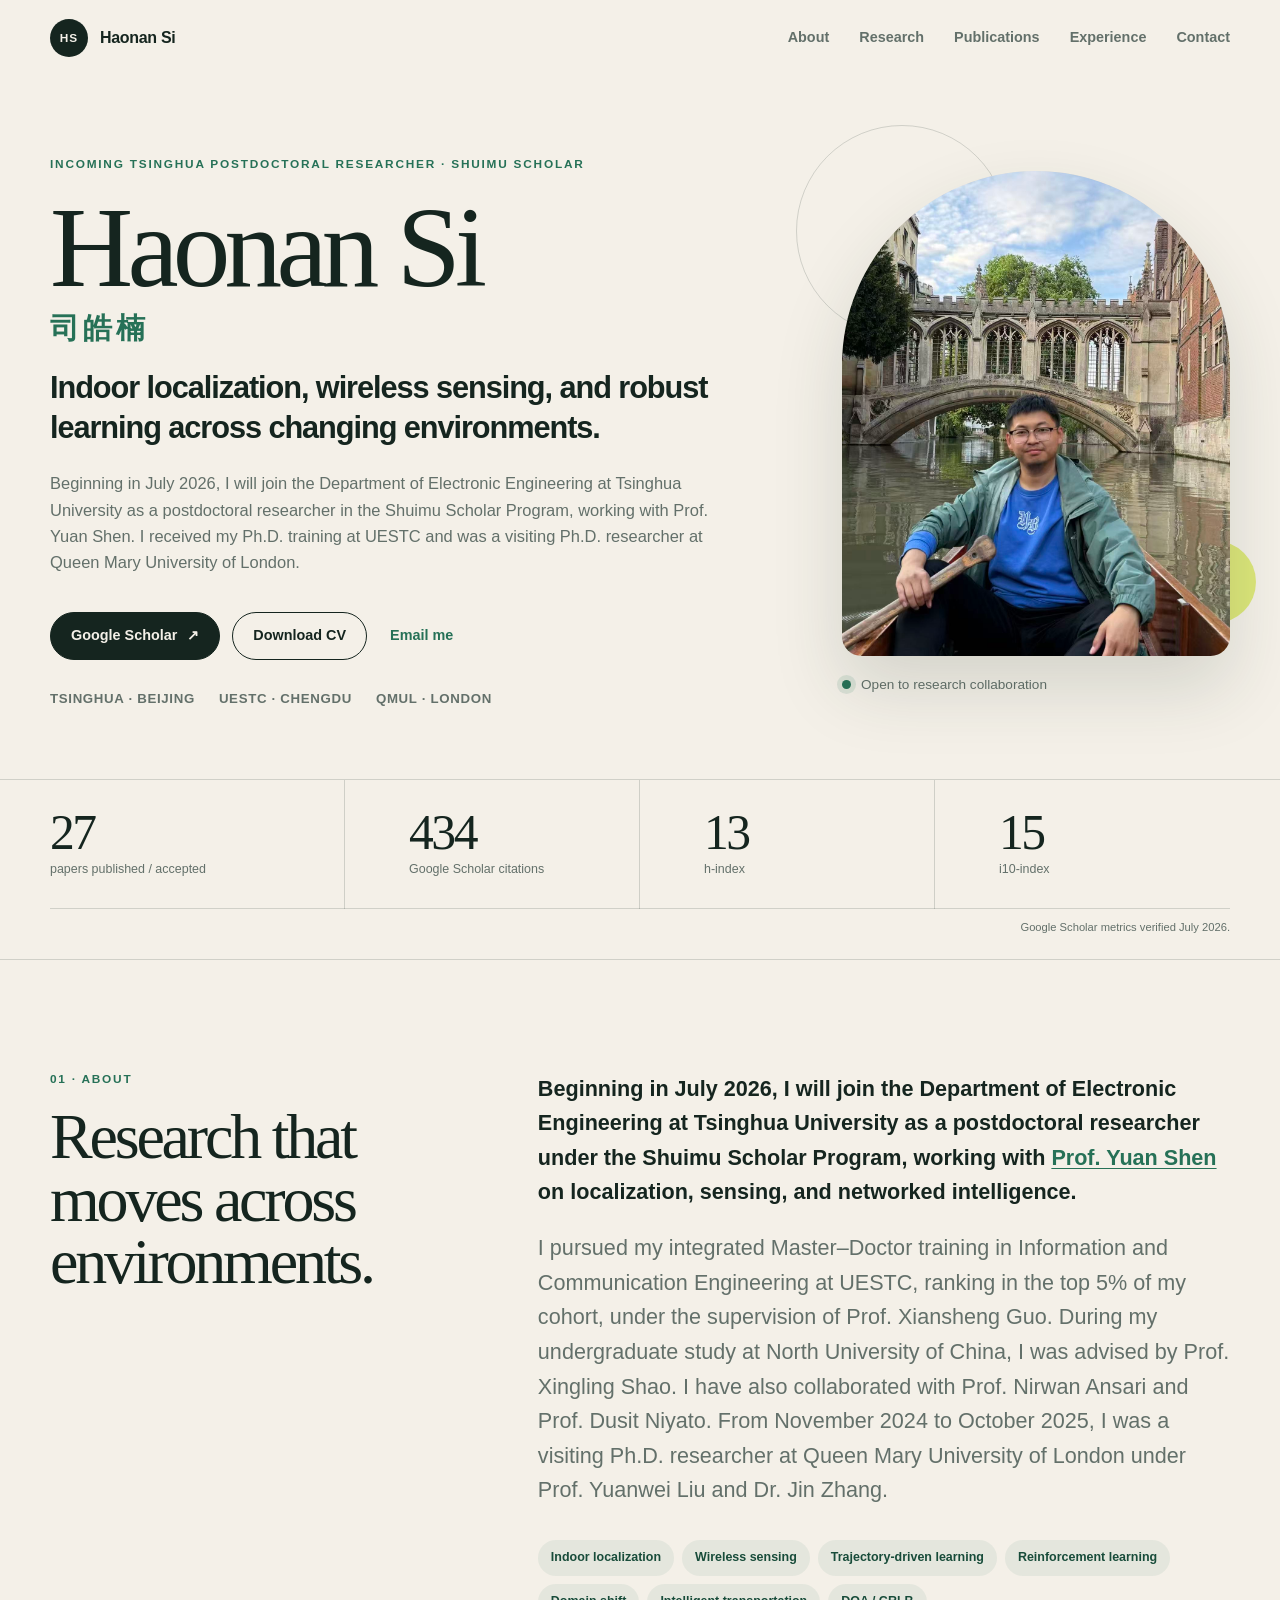
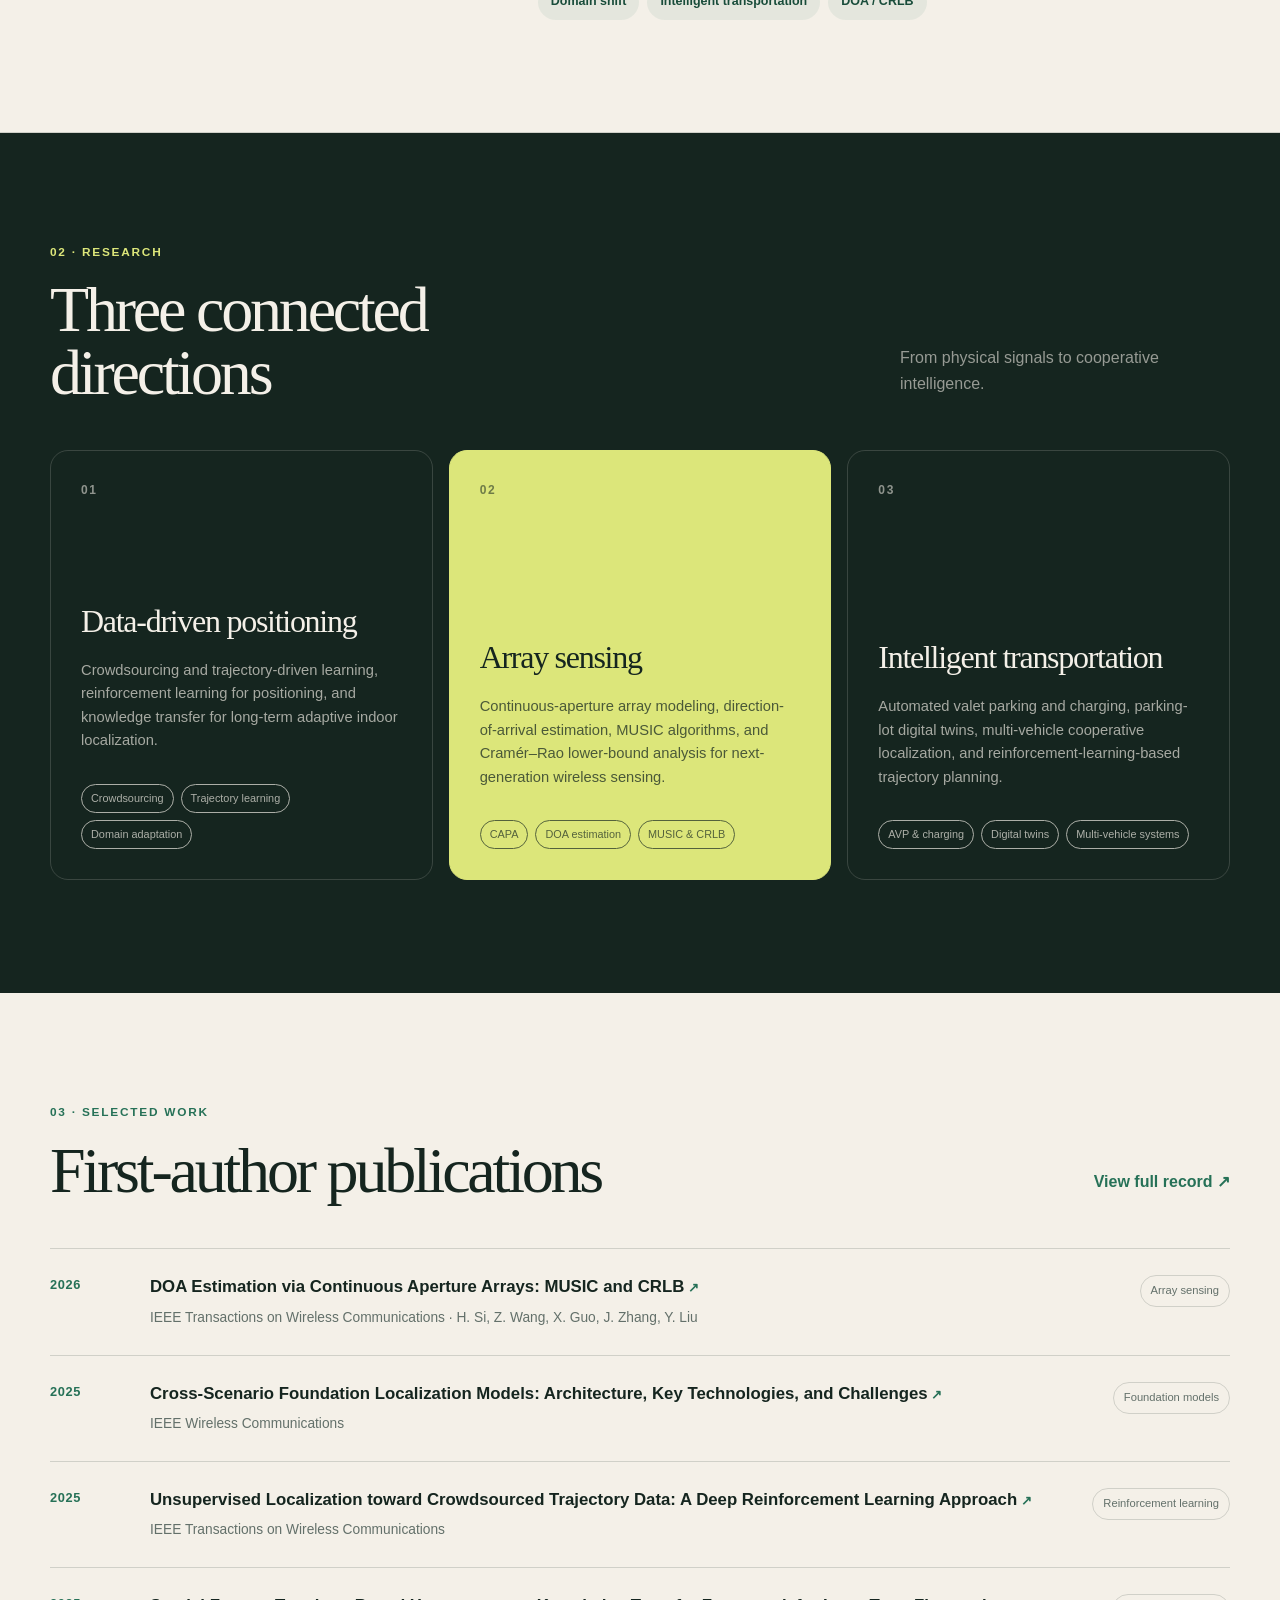
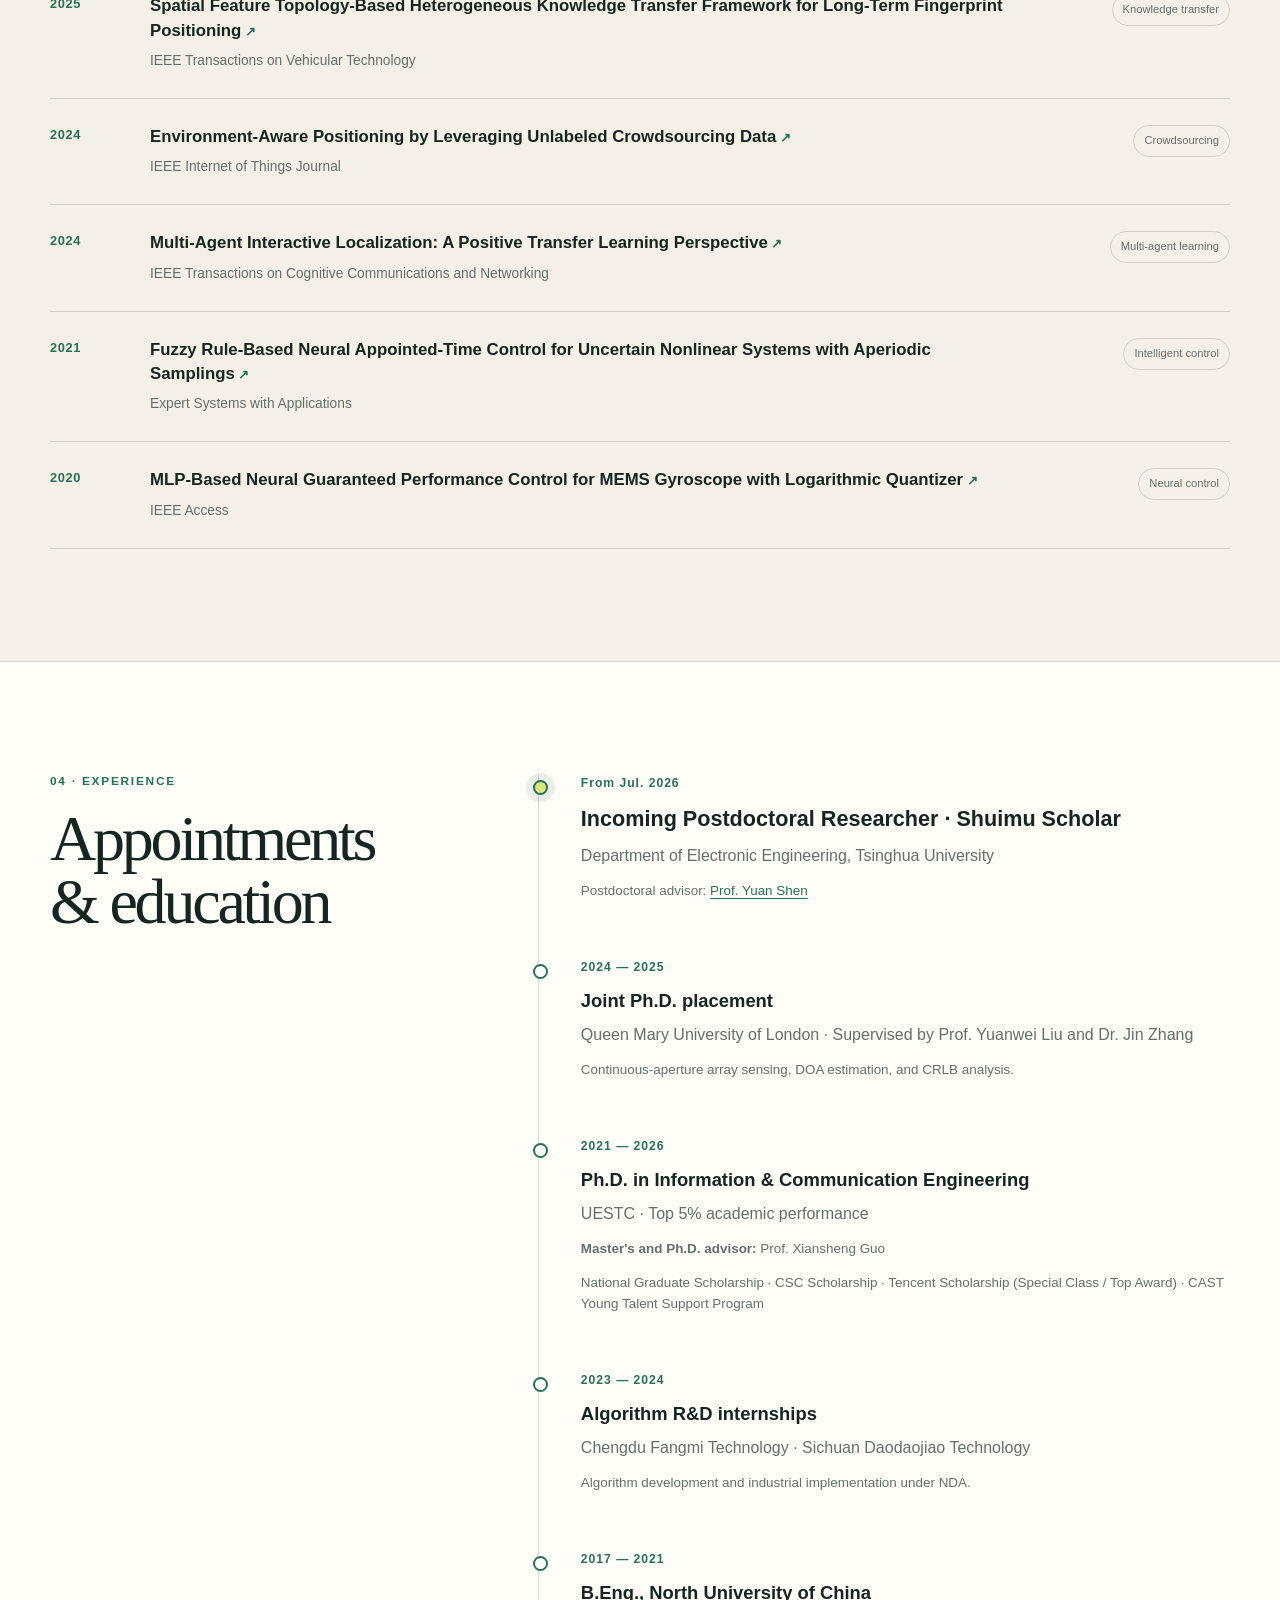
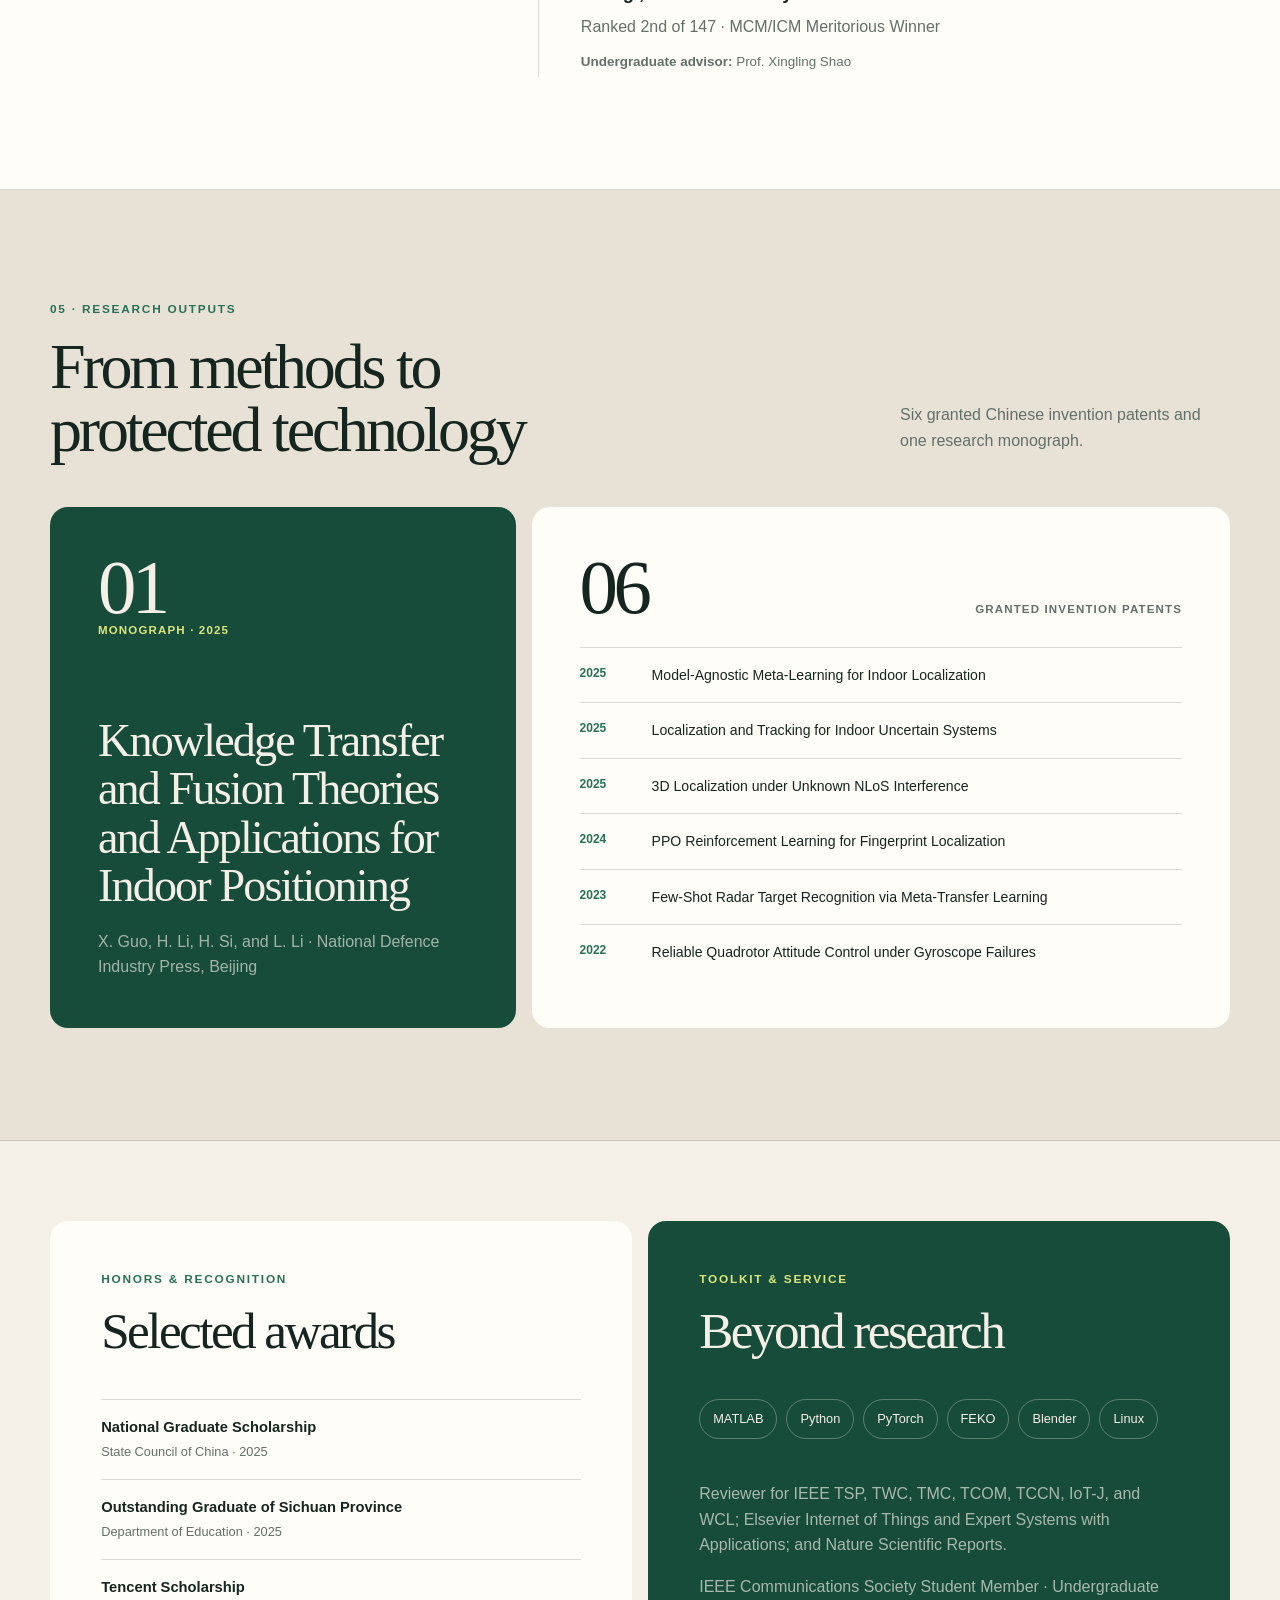
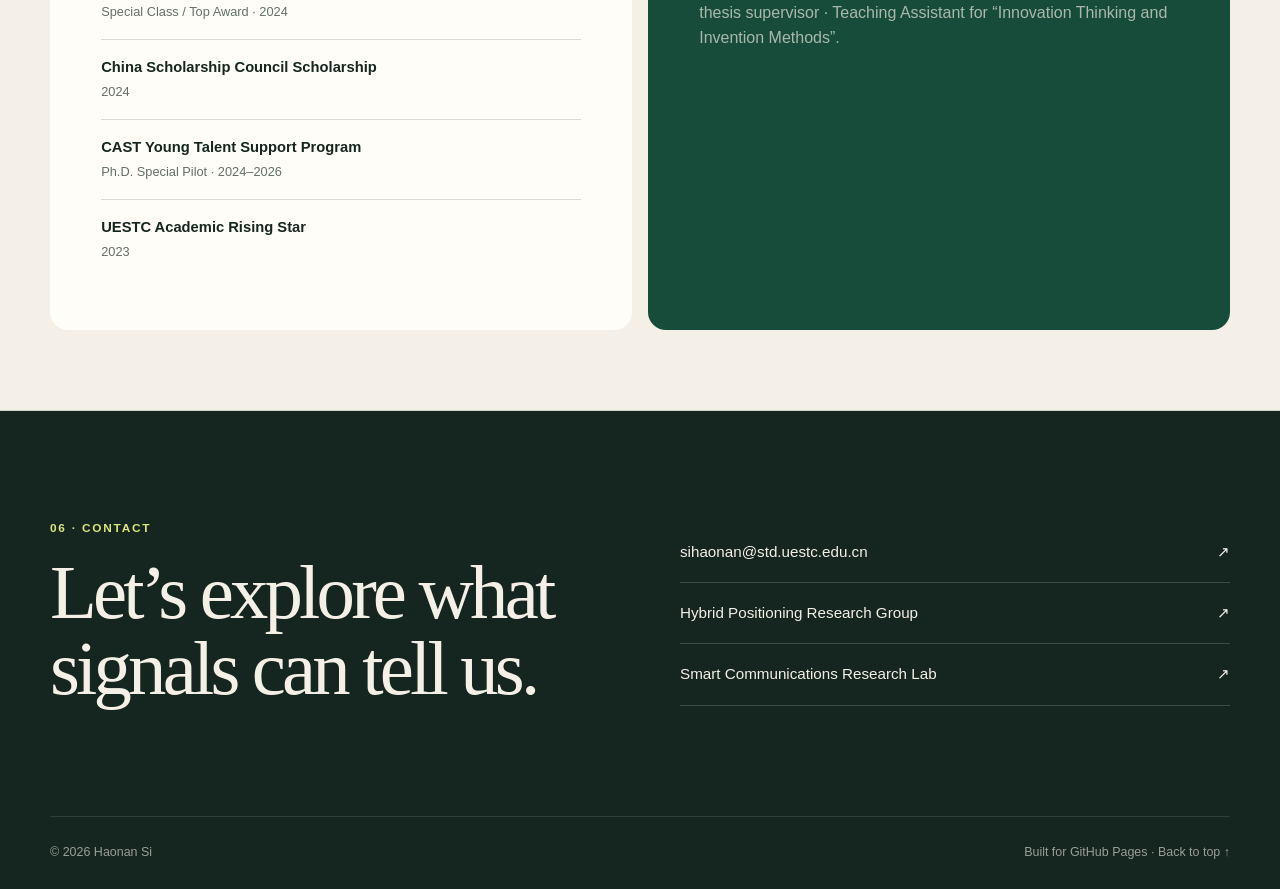
==== index.html @ c9826060 "Create index.html" ====
<!doctype html>
<html lang="en">
  <head>
    <meta charset="UTF-8" />
    <meta name="viewport" content="width=device-width, initial-scale=1.0" />
    <meta name="description" content="Haonan Si — incoming Tsinghua postdoctoral researcher and Shuimu Scholar working on localization, wireless sensing, and networked intelligence." />
    <meta name="theme-color" content="#f4f0e8" />
    <meta property="og:title" content="Haonan Si — Academic Homepage" />
    <meta property="og:description" content="Incoming Tsinghua postdoctoral researcher and Shuimu Scholar working on localization, wireless sensing, and networked intelligence." />
    <meta property="og:type" content="website" />
    <title>Haonan Si | 司皓楠</title>
    <style>
:root {
  --paper: #f4f0e8;
  --paper-deep: #e8e1d5;
  --ink: #15251f;
  --muted: #63706a;
  --line: rgba(21, 37, 31, 0.16);
  --green: #184c3a;
  --green-2: #267157;
  --acid: #dce67a;
  --white: #fffdf8;
  --radius: 18px;
  --shell: min(1180px, calc(100% - 40px));
}

* { box-sizing: border-box; }
html { scroll-behavior: smooth; }
body {
  margin: 0;
  color: var(--ink);
  background: var(--paper);
  font-family: Inter, ui-sans-serif, -apple-system, BlinkMacSystemFont, "Segoe UI", sans-serif;
  line-height: 1.6;
}
a { color: inherit; }
img { display: block; max-width: 100%; }
.shell { width: var(--shell); margin-inline: auto; }
.skip-link { position: fixed; left: 16px; top: -80px; z-index: 100; padding: 10px 16px; background: var(--ink); color: white; border-radius: 8px; }
.skip-link:focus { top: 16px; }

.site-header {
  position: sticky;
  top: 0;
  z-index: 50;
  backdrop-filter: blur(16px);
  background: color-mix(in srgb, var(--paper) 86%, transparent);
  border-bottom: 1px solid transparent;
}
.nav-wrap { height: 76px; display: flex; align-items: center; justify-content: space-between; }
.brand { display: inline-flex; align-items: center; gap: 12px; font-weight: 760; text-decoration: none; letter-spacing: -0.02em; }
.brand-mark { width: 38px; height: 38px; display: grid; place-items: center; color: var(--paper); background: var(--ink); border-radius: 50%; font-size: 0.74rem; letter-spacing: 0.08em; }
nav { display: flex; align-items: center; gap: 30px; }
nav a { color: var(--muted); text-decoration: none; font-size: 0.9rem; font-weight: 650; }
nav a:hover, nav a:focus-visible { color: var(--ink); }
.menu-button { display: none; border: 1px solid var(--line); background: transparent; color: var(--ink); border-radius: 999px; padding: 8px 14px; font: inherit; font-weight: 700; }

.hero { padding: 80px 0 70px; overflow: hidden; }
.hero-grid { display: grid; grid-template-columns: minmax(0, 1.28fr) minmax(300px, 0.72fr); align-items: center; gap: clamp(52px, 8vw, 118px); }
.eyebrow { margin: 0 0 20px; color: var(--green-2); font-size: 0.74rem; line-height: 1.2; font-weight: 800; letter-spacing: 0.15em; text-transform: uppercase; }
h1, h2, h3, p { margin-top: 0; }
h1, h2 { font-family: Georgia, "Times New Roman", serif; font-weight: 500; letter-spacing: -0.05em; line-height: 0.98; }
h1 { margin-bottom: 26px; font-size: clamp(4.1rem, 9vw, 8.6rem); }
h1 span { display: block; margin-top: 10px; color: var(--green-2); font-family: Inter, sans-serif; font-size: 0.25em; font-weight: 700; letter-spacing: 0.14em; }
.hero-role { max-width: 780px; margin-bottom: 22px; font-size: clamp(1.35rem, 2.4vw, 2.1rem); line-height: 1.3; letter-spacing: -0.035em; font-weight: 650; }
.hero-intro { max-width: 710px; color: var(--muted); font-size: 1.03rem; }
.hero-actions { display: flex; flex-wrap: wrap; gap: 12px; margin-top: 36px; }
.button { display: inline-flex; align-items: center; justify-content: center; gap: 10px; min-height: 48px; padding: 0 20px; border: 1px solid var(--ink); border-radius: 999px; text-decoration: none; font-size: 0.9rem; font-weight: 750; transition: 180ms ease; }
.button.primary { color: var(--paper); background: var(--ink); }
.button.primary:hover { background: var(--green-2); border-color: var(--green-2); transform: translateY(-2px); }
.button.secondary:hover { background: var(--white); transform: translateY(-2px); }
.button.tertiary { border-color: transparent; color: var(--green-2); padding-inline: 10px; }
.button.tertiary:hover { color: var(--ink); transform: translateY(-2px); }
.affiliations { display: flex; gap: 24px; margin: 28px 0 0; padding: 0; list-style: none; color: var(--muted); font-size: 0.83rem; font-weight: 700; letter-spacing: 0.05em; text-transform: uppercase; }
.portrait-card { position: relative; }
.portrait-card::before { content: ""; position: absolute; width: 210px; height: 210px; left: -46px; top: -46px; border: 1px solid var(--line); border-radius: 50%; }
.portrait-card::after { content: ""; position: absolute; width: 82px; height: 82px; right: -26px; bottom: 72px; background: var(--acid); border-radius: 50%; z-index: -1; }
.portrait-frame { position: relative; aspect-ratio: 4 / 5; overflow: hidden; background: var(--paper-deep); border-radius: 200px 200px 20px 20px; box-shadow: 0 32px 70px rgba(31, 52, 43, 0.15); }
.portrait-frame img { width: 100%; height: 100%; object-fit: cover; object-position: 50% 56%; }
.portrait-caption { display: flex; align-items: center; gap: 10px; margin-top: 18px; color: var(--muted); font-size: 0.85rem; }
.status-dot { width: 9px; height: 9px; background: var(--green-2); border-radius: 50%; box-shadow: 0 0 0 5px rgba(38, 113, 87, 0.12); }

.metrics { border-top: 1px solid var(--line); border-bottom: 1px solid var(--line); }
.metric-grid { display: grid; grid-template-columns: repeat(4, 1fr); }
.metric-grid > div { display: flex; flex-direction: column; gap: 2px; padding: 28px 5vw 30px 0; border-right: 1px solid var(--line); }
.metric-grid > div:not(:first-child) { padding-left: 5vw; }
.metric-grid > div:last-child { border-right: 0; }
.metric-grid strong { font-family: Georgia, serif; font-size: clamp(2rem, 4vw, 3.1rem); font-weight: 500; letter-spacing: -0.05em; line-height: 1; }
.metric-grid span { color: var(--muted); font-size: 0.78rem; }
.metric-note { margin-top: -1px; padding: 10px 0; border-top: 1px solid var(--line); color: var(--muted); font-size: 0.7rem; text-align: right; }

.section { padding: 112px 0; border-bottom: 1px solid var(--line); scroll-margin-top: 72px; }
.split-layout { display: grid; grid-template-columns: minmax(240px, 0.7fr) minmax(0, 1.3fr); gap: clamp(50px, 9vw, 130px); }
.section-heading h2 { max-width: 600px; margin: 0; font-size: clamp(2.5rem, 5vw, 4.8rem); }
.section-heading.horizontal { display: flex; justify-content: space-between; align-items: end; gap: 32px; margin-bottom: 46px; }
.section-heading.horizontal > p { max-width: 330px; margin-bottom: 8px; color: var(--muted); }
.prose { color: var(--muted); }
.large-prose { font-size: clamp(1.08rem, 1.7vw, 1.35rem); }
.large-prose p:first-child { color: var(--ink); font-weight: 550; }
.large-prose a, .timeline a { color: var(--green-2); text-decoration-thickness: 1px; text-underline-offset: 3px; }
.tag-row { display: flex; flex-wrap: wrap; gap: 8px; margin-top: 32px; }
.tag-row span { padding: 8px 13px; color: var(--green); background: rgba(38, 113, 87, 0.08); border-radius: 999px; font-size: 0.78rem; font-weight: 700; }

.research-section { background: var(--ink); color: var(--paper); }
.research-section .eyebrow, .dark-card .eyebrow { color: var(--acid); }
.research-section .section-heading.horizontal > p { color: rgba(244, 240, 232, 0.58); }
.research-grid { display: grid; grid-template-columns: repeat(3, 1fr); gap: 16px; }
.research-card { min-height: 430px; padding: 30px; border: 1px solid rgba(244, 240, 232, 0.16); border-radius: var(--radius); display: flex; flex-direction: column; transition: 180ms ease; }
.research-card:hover { transform: translateY(-6px); border-color: rgba(220, 230, 122, 0.5); }
.research-card.featured { color: var(--ink); background: var(--acid); border-color: var(--acid); }
.card-number { color: currentColor; opacity: 0.55; font-size: 0.75rem; font-weight: 800; letter-spacing: 0.14em; }
.research-card h3 { margin: auto 0 20px; font-family: Georgia, serif; font-size: 2rem; line-height: 1.05; font-weight: 500; letter-spacing: -0.04em; }
.research-card p { color: rgba(244, 240, 232, 0.65); font-size: 0.92rem; }
.research-card.featured p { color: rgba(21, 37, 31, 0.73); }
.research-card ul { display: flex; flex-wrap: wrap; gap: 7px; padding: 0; margin: 16px 0 0; list-style: none; }
.research-card li { padding: 5px 9px; border: 1px solid currentColor; border-radius: 999px; opacity: 0.68; font-size: 0.68rem; }

.text-link { margin-bottom: 8px; color: var(--green-2); font-weight: 750; text-decoration: none; }
.publication-list { margin: 0; padding: 0; list-style: none; border-top: 1px solid var(--line); }
.publication-list li { display: grid; grid-template-columns: 72px minmax(0, 1fr) 170px; gap: 28px; align-items: start; padding: 26px 0; border-bottom: 1px solid var(--line); }
.pub-year { color: var(--green-2); font-size: 0.8rem; font-weight: 800; letter-spacing: 0.05em; }
.publication-list h3 { margin: 0 0 7px; font-size: 1.05rem; line-height: 1.45; }
.pub-title { text-decoration: none; background-image: linear-gradient(var(--green-2), var(--green-2)); background-position: 0 100%; background-repeat: no-repeat; background-size: 0 1px; transition: background-size 180ms ease, color 180ms ease; }
.pub-title::after { content: " ↗"; color: var(--green-2); font-size: 0.76em; white-space: nowrap; }
.pub-title:hover, .pub-title:focus-visible { color: var(--green-2); background-size: 100% 1px; }
.publication-list p { margin: 0; color: var(--muted); font-size: 0.86rem; }
.pub-type { justify-self: end; padding: 6px 10px; color: var(--muted); border: 1px solid var(--line); border-radius: 999px; font-size: 0.7rem; white-space: nowrap; }

.experience-section { background: var(--white); }
.timeline { border-left: 1px solid var(--line); }
.timeline article { position: relative; padding: 0 0 52px 42px; }
.timeline article:last-child { padding-bottom: 0; }
.timeline article::before { content: ""; position: absolute; left: -6px; top: 6px; width: 11px; height: 11px; background: var(--white); border: 2px solid var(--green-2); border-radius: 50%; }
.timeline article.current-role::before { background: var(--acid); box-shadow: 0 0 0 7px rgba(38, 113, 87, 0.1); }
.timeline article.current-role h3 { font-size: 1.35rem; }
.timeline-date { margin-bottom: 9px; color: var(--green-2); font-size: 0.76rem; font-weight: 800; letter-spacing: 0.08em; }
.timeline h3 { margin-bottom: 6px; font-size: 1.15rem; }
.timeline p { margin-bottom: 4px; color: var(--muted); }
.timeline .detail { margin-top: 12px; font-size: 0.84rem; }

.impact-section { background: var(--paper-deep); }
.impact-grid { display: grid; grid-template-columns: 0.8fr 1.2fr; gap: 16px; }
.monograph-card, .patent-card { padding: clamp(28px, 4vw, 48px); border-radius: var(--radius); }
.monograph-card { min-height: 480px; display: flex; flex-direction: column; color: var(--paper); background: var(--green); }
.monograph-card h3 { margin: auto 0 18px; font-family: Georgia, serif; font-size: clamp(2rem, 3.6vw, 3.25rem); line-height: 1.05; font-weight: 500; letter-spacing: -0.04em; }
.monograph-card > p:last-child { margin-bottom: 0; color: rgba(244, 240, 232, 0.63); }
.patent-card { background: var(--white); }
.patent-header { display: flex; align-items: baseline; justify-content: space-between; gap: 20px; padding-bottom: 26px; border-bottom: 1px solid var(--line); }
.impact-count { font-family: Georgia, serif; font-size: clamp(3rem, 6vw, 5.5rem); line-height: 0.85; letter-spacing: -0.06em; }
.impact-label { margin: 0; color: var(--muted); font-size: 0.72rem; font-weight: 800; letter-spacing: 0.1em; text-transform: uppercase; }
.monograph-card .impact-label { color: var(--acid); }
.patent-list { margin: 0; padding: 0; list-style: none; }
.patent-list li { display: grid; grid-template-columns: 58px 1fr; gap: 14px; padding: 16px 0; border-bottom: 1px solid var(--line); font-size: 0.88rem; }
.patent-list li:last-child { border-bottom: 0; }
.patent-list span { color: var(--green-2); font-size: 0.75rem; font-weight: 800; }

.compact-section { padding: 80px 0; }
.two-column-cards { display: grid; grid-template-columns: 1fr 1fr; gap: 16px; }
.info-card { min-height: 440px; padding: clamp(28px, 4vw, 52px); background: var(--white); border-radius: var(--radius); }
.info-card h2 { font-size: clamp(2.3rem, 4vw, 3.7rem); }
.dark-card { color: var(--paper); background: var(--green); }
.clean-list { margin: 38px 0 0; padding: 0; list-style: none; }
.clean-list li { display: flex; flex-direction: column; gap: 3px; padding: 16px 0; border-top: 1px solid var(--line); }
.clean-list strong { font-size: 0.92rem; }
.clean-list span { color: var(--muted); font-size: 0.8rem; }
.skill-group { display: flex; flex-wrap: wrap; gap: 9px; margin: 42px 0; }
.skill-group span { padding: 9px 13px; border: 1px solid rgba(244, 240, 232, 0.3); border-radius: 999px; font-size: 0.8rem; }
.service-copy { max-width: 540px; color: rgba(244, 240, 232, 0.66); }

.contact-section { padding: 110px 0; color: var(--paper); background: var(--ink); scroll-margin-top: 72px; }
.contact-section .eyebrow { color: var(--acid); }
.contact-grid { display: grid; grid-template-columns: 1fr 1fr; gap: 80px; align-items: end; }
.contact-grid h2 { max-width: 620px; margin: 0; font-size: clamp(3rem, 6vw, 6rem); }
.contact-actions { display: flex; flex-direction: column; }
.contact-actions a { display: flex; justify-content: space-between; gap: 20px; padding: 18px 0; border-bottom: 1px solid rgba(244, 240, 232, 0.18); text-decoration: none; font-size: 0.95rem; }
.contact-actions a:hover { color: var(--acid); }
footer { color: rgba(244, 240, 232, 0.6); background: var(--ink); font-size: 0.78rem; }
.footer-inner { display: flex; justify-content: space-between; gap: 24px; padding: 26px 0; border-top: 1px solid rgba(244, 240, 232, 0.12); }
.footer-inner p { margin: 0; }
.footer-inner a { text-decoration: none; }

@media (max-width: 900px) {
  .menu-button { display: block; }
  nav { position: absolute; top: 66px; left: 20px; right: 20px; display: none; flex-direction: column; align-items: stretch; gap: 0; padding: 10px; background: var(--white); border: 1px solid var(--line); border-radius: 14px; box-shadow: 0 20px 50px rgba(21, 37, 31, 0.14); }
  nav.open { display: flex; }
  nav a { padding: 12px; }
  .hero { padding-top: 52px; }
  .hero-grid { grid-template-columns: 1fr; }
  .portrait-card { width: min(480px, 90%); }
  .portrait-frame { aspect-ratio: 4 / 4.5; }
  .split-layout, .contact-grid { grid-template-columns: 1fr; gap: 46px; }
  .research-grid { grid-template-columns: 1fr; }
  .research-card { min-height: 330px; }
  .two-column-cards { grid-template-columns: 1fr; }
  .impact-grid { grid-template-columns: 1fr; }
}

@media (max-width: 620px) {
  :root { --shell: min(100% - 28px, 1180px); }
  .site-header .nav-wrap { height: 66px; }
  .hero { padding: 42px 0 50px; }
  h1 { font-size: clamp(3.7rem, 20vw, 5.8rem); }
  .affiliations { flex-direction: column; gap: 4px; }
  .metric-grid { grid-template-columns: 1fr 1fr; }
  .metric-grid > div { padding: 22px 10px 22px 0; border-bottom: 1px solid var(--line); }
  .metric-grid > div:not(:first-child) { padding-left: 20px; }
  .metric-grid > div:nth-child(2) { border-right: 0; }
  .metric-grid > div:nth-child(3), .metric-grid > div:nth-child(4) { border-bottom: 0; }
  .section { padding: 78px 0; }
  .section-heading.horizontal { align-items: start; flex-direction: column; margin-bottom: 34px; }
  .publication-list li { grid-template-columns: 55px 1fr; gap: 14px; }
  .pub-type { grid-column: 2; justify-self: start; }
  .info-card { min-height: auto; }
  .contact-section { padding: 82px 0; }
  .footer-inner { flex-direction: column; }
}

@media (prefers-reduced-motion: reduce) {
  html { scroll-behavior: auto; }
  *, *::before, *::after { transition-duration: 0.01ms !important; }
}

</style>
    <script>
const menuButton = document.querySelector('.menu-button');
const nav = document.querySelector('#site-nav');

menuButton?.addEventListener('click', () => {
  const isOpen = menuButton.getAttribute('aria-expanded') === 'true';
  menuButton.setAttribute('aria-expanded', String(!isOpen));
  nav?.classList.toggle('open', !isOpen);
});

nav?.querySelectorAll('a').forEach((link) => {
  link.addEventListener('click', () => {
    menuButton?.setAttribute('aria-expanded', 'false');
    nav.classList.remove('open');
  });
});

const year = document.querySelector('#year');
if (year) year.textContent = String(new Date().getFullYear());

</script>
  </head>
  <body>
    <a class="skip-link" href="#main">Skip to content</a>

    <header class="site-header">
      <div class="shell nav-wrap">
        <a class="brand" href="#top" aria-label="Haonan Si, home">
          <span class="brand-mark">HS</span>
          <span>Haonan Si</span>
        </a>
        <button class="menu-button" type="button" aria-expanded="false" aria-controls="site-nav">Menu</button>
        <nav id="site-nav" aria-label="Primary navigation">
          <a href="#about">About</a>
          <a href="#research">Research</a>
          <a href="#publications">Publications</a>
          <a href="#experience">Experience</a>
          <a href="#contact">Contact</a>
        </nav>
      </div>
    </header>

    <main id="main">
      <section class="hero" id="top">
        <div class="shell hero-grid">
          <div class="hero-copy">
            <p class="eyebrow">Incoming Tsinghua Postdoctoral Researcher · Shuimu Scholar</p>
            <h1>Haonan Si <span>司皓楠</span></h1>
            <p class="hero-role">Indoor localization, wireless sensing, and robust learning across changing environments.</p>
            <p class="hero-intro">
              Beginning in July 2026, I will join the Department of Electronic Engineering at Tsinghua University as a postdoctoral researcher in the Shuimu Scholar Program, working with Prof. Yuan Shen. I received my Ph.D. training at UESTC and was a visiting Ph.D. researcher at Queen Mary University of London.
            </p>
            <div class="hero-actions">
              <a class="button primary" href="https://scholar.google.com/citations?user=vTp-Ue4AAAAJ&hl=en" target="_blank" rel="noreferrer">Google Scholar <span aria-hidden="true">↗</span></a>
              <a class="button secondary" href="[data-uri]" target="_blank">Download CV</a>
              <a class="button tertiary" href="mailto:sihaonan@std.uestc.edu.cn">Email me</a>
            </div>
            <ul class="affiliations" aria-label="Affiliations">
              <li>Tsinghua · Beijing</li>
              <li>UESTC · Chengdu</li>
              <li>QMUL · London</li>
            </ul>
          </div>

          <div class="portrait-card">
            <div class="portrait-frame">
              <img src="[data-uri]" alt="Haonan Si in Cambridge" />
            </div>
            <div class="portrait-caption">
              <span class="status-dot" aria-hidden="true"></span>
              <span>Open to research collaboration</span>
            </div>
          </div>
        </div>
      </section>

      <section class="metrics" aria-label="Research metrics">
        <div class="shell metric-grid">
          <div><strong>27</strong><span>papers published / accepted</span></div>
          <div><strong>434</strong><span>Google Scholar citations</span></div>
          <div><strong>13</strong><span>h-index</span></div>
          <div><strong>15</strong><span>i10-index</span></div>
        </div>
        <p class="metric-note shell">Google Scholar metrics verified July 2026.</p>
      </section>

      <section class="section" id="about">
        <div class="shell split-layout">
          <div class="section-heading">
            <p class="eyebrow">01 · About</p>
            <h2>Research that moves across environments.</h2>
          </div>
          <div class="prose large-prose">
            <p>
              Beginning in July 2026, I will join the Department of Electronic Engineering at Tsinghua University as a postdoctoral researcher under the Shuimu Scholar Program, working with <a href="https://web.ee.tsinghua.edu.cn/shenyuan/en/" target="_blank" rel="noreferrer">Prof. Yuan Shen</a> on localization, sensing, and networked intelligence.
            </p>
            <p>
              I pursued my integrated Master–Doctor training in Information and Communication Engineering at UESTC, ranking in the top 5% of my cohort, under the supervision of Prof. Xiansheng Guo. During my undergraduate study at North University of China, I was advised by Prof. Xingling Shao. I have also collaborated with Prof. Nirwan Ansari and Prof. Dusit Niyato. From November 2024 to October 2025, I was a visiting Ph.D. researcher at Queen Mary University of London under Prof. Yuanwei Liu and Dr. Jin Zhang.
            </p>
            <div class="tag-row" aria-label="Research topics">
              <span>Indoor localization</span><span>Wireless sensing</span><span>Trajectory-driven learning</span><span>Reinforcement learning</span><span>Domain shift</span><span>Intelligent transportation</span><span>DOA / CRLB</span>
            </div>
          </div>
        </div>
      </section>

      <section class="section research-section" id="research">
        <div class="shell">
          <div class="section-heading horizontal">
            <div>
              <p class="eyebrow">02 · Research</p>
              <h2>Three connected directions</h2>
            </div>
            <p>From physical signals to cooperative intelligence.</p>
          </div>

          <div class="research-grid">
            <article class="research-card">
              <span class="card-number">01</span>
              <h3>Data-driven positioning</h3>
              <p>Crowdsourcing and trajectory-driven learning, reinforcement learning for positioning, and knowledge transfer for long-term adaptive indoor localization.</p>
              <ul><li>Crowdsourcing</li><li>Trajectory learning</li><li>Domain adaptation</li></ul>
            </article>
            <article class="research-card featured">
              <span class="card-number">02</span>
              <h3>Array sensing</h3>
              <p>Continuous-aperture array modeling, direction-of-arrival estimation, MUSIC algorithms, and Cramér–Rao lower-bound analysis for next-generation wireless sensing.</p>
              <ul><li>CAPA</li><li>DOA estimation</li><li>MUSIC & CRLB</li></ul>
            </article>
            <article class="research-card">
              <span class="card-number">03</span>
              <h3>Intelligent transportation</h3>
              <p>Automated valet parking and charging, parking-lot digital twins, multi-vehicle cooperative localization, and reinforcement-learning-based trajectory planning.</p>
              <ul><li>AVP & charging</li><li>Digital twins</li><li>Multi-vehicle systems</li></ul>
            </article>
          </div>
        </div>
      </section>

      <section class="section" id="publications">
        <div class="shell">
          <div class="section-heading horizontal">
            <div>
              <p class="eyebrow">03 · Selected work</p>
              <h2>First-author publications</h2>
            </div>
            <a class="text-link" href="https://scholar.google.com/citations?user=vTp-Ue4AAAAJ&hl=en" target="_blank" rel="noreferrer">View full record ↗</a>
          </div>

          <ol class="publication-list">
            <li>
              <span class="pub-year">2026</span>
              <div><h3><a class="pub-title" href="https://doi.org/10.1109/TWC.2026.3706681" target="_blank" rel="noreferrer">DOA Estimation via Continuous Aperture Arrays: MUSIC and CRLB</a></h3><p>IEEE Transactions on Wireless Communications · H. Si, Z. Wang, X. Guo, J. Zhang, Y. Liu</p></div>
              <span class="pub-type">Array sensing</span>
            </li>
            <li>
              <span class="pub-year">2025</span>
              <div><h3><a class="pub-title" href="https://doi.org/10.1109/MWC.2025.3614570" target="_blank" rel="noreferrer">Cross-Scenario Foundation Localization Models: Architecture, Key Technologies, and Challenges</a></h3><p>IEEE Wireless Communications</p></div>
              <span class="pub-type">Foundation models</span>
            </li>
            <li>
              <span class="pub-year">2025</span>
              <div><h3><a class="pub-title" href="https://doi.org/10.1109/TWC.2025.3563766" target="_blank" rel="noreferrer">Unsupervised Localization toward Crowdsourced Trajectory Data: A Deep Reinforcement Learning Approach</a></h3><p>IEEE Transactions on Wireless Communications</p></div>
              <span class="pub-type">Reinforcement learning</span>
            </li>
            <li>
              <span class="pub-year">2025</span>
              <div><h3><a class="pub-title" href="https://doi.org/10.1109/TVT.2025.3555656" target="_blank" rel="noreferrer">Spatial Feature Topology-Based Heterogeneous Knowledge Transfer Framework for Long-Term Fingerprint Positioning</a></h3><p>IEEE Transactions on Vehicular Technology</p></div>
              <span class="pub-type">Knowledge transfer</span>
            </li>
            <li>
              <span class="pub-year">2024</span>
              <div><h3><a class="pub-title" href="https://doi.org/10.1109/JIOT.2024.3355164" target="_blank" rel="noreferrer">Environment-Aware Positioning by Leveraging Unlabeled Crowdsourcing Data</a></h3><p>IEEE Internet of Things Journal</p></div>
              <span class="pub-type">Crowdsourcing</span>
            </li>
            <li>
              <span class="pub-year">2024</span>
              <div><h3><a class="pub-title" href="https://doi.org/10.1109/TCCN.2023.3330062" target="_blank" rel="noreferrer">Multi-Agent Interactive Localization: A Positive Transfer Learning Perspective</a></h3><p>IEEE Transactions on Cognitive Communications and Networking</p></div>
              <span class="pub-type">Multi-agent learning</span>
            </li>
            <li>
              <span class="pub-year">2021</span>
              <div><h3><a class="pub-title" href="https://www.sciencedirect.com/science/article/abs/pii/S0957417420311489" target="_blank" rel="noreferrer">Fuzzy Rule-Based Neural Appointed-Time Control for Uncertain Nonlinear Systems with Aperiodic Samplings</a></h3><p>Expert Systems with Applications</p></div>
              <span class="pub-type">Intelligent control</span>
            </li>
            <li>
              <span class="pub-year">2020</span>
              <div><h3><a class="pub-title" href="https://doi.org/10.1109/ACCESS.2020.2974526" target="_blank" rel="noreferrer">MLP-Based Neural Guaranteed Performance Control for MEMS Gyroscope with Logarithmic Quantizer</a></h3><p>IEEE Access</p></div>
              <span class="pub-type">Neural control</span>
            </li>
          </ol>
        </div>
      </section>

      <section class="section experience-section" id="experience">
        <div class="shell split-layout">
          <div class="section-heading">
            <p class="eyebrow">04 · Experience</p>
            <h2>Appointments & education</h2>
          </div>
          <div class="timeline">
            <article class="current-role">
              <div class="timeline-date">From Jul. 2026</div>
              <h3>Incoming Postdoctoral Researcher · Shuimu Scholar</h3>
              <p>Department of Electronic Engineering, Tsinghua University</p>
              <p class="detail">Postdoctoral advisor: <a href="https://web.ee.tsinghua.edu.cn/shenyuan/en/" target="_blank" rel="noreferrer">Prof. Yuan Shen</a></p>
            </article>
            <article>
              <div class="timeline-date">2024 — 2025</div>
              <h3>Joint Ph.D. placement</h3>
              <p>Queen Mary University of London · Supervised by Prof. Yuanwei Liu and Dr. Jin Zhang</p>
              <p class="detail">Continuous-aperture array sensing, DOA estimation, and CRLB analysis.</p>
            </article>
            <article>
              <div class="timeline-date">2021 — 2026</div>
              <h3>Ph.D. in Information & Communication Engineering</h3>
              <p>UESTC · Top 5% academic performance</p>
              <p class="detail"><strong>Master's and Ph.D. advisor:</strong> Prof. Xiansheng Guo</p>
              <p class="detail">National Graduate Scholarship · CSC Scholarship · Tencent Scholarship (Special Class / Top Award) · CAST Young Talent Support Program</p>
            </article>
            <article>
              <div class="timeline-date">2023 — 2024</div>
              <h3>Algorithm R&D internships</h3>
              <p>Chengdu Fangmi Technology · Sichuan Daodaojiao Technology</p>
              <p class="detail">Algorithm development and industrial implementation under NDA.</p>
            </article>
            <article>
              <div class="timeline-date">2017 — 2021</div>
              <h3>B.Eng., North University of China</h3>
              <p>Ranked 2nd of 147 · MCM/ICM Meritorious Winner</p>
              <p class="detail"><strong>Undergraduate advisor:</strong> Prof. Xingling Shao</p>
            </article>
          </div>
        </div>
      </section>

      <section class="section impact-section" id="impact">
        <div class="shell">
          <div class="section-heading horizontal">
            <div>
              <p class="eyebrow">05 · Research outputs</p>
              <h2>From methods to protected technology</h2>
            </div>
            <p>Six granted Chinese invention patents and one research monograph.</p>
          </div>
          <div class="impact-grid">
            <article class="monograph-card">
              <span class="impact-count">01</span>
              <p class="impact-label">Monograph · 2025</p>
              <h3>Knowledge Transfer and Fusion Theories and Applications for Indoor Positioning</h3>
              <p>X. Guo, H. Li, H. Si, and L. Li · National Defence Industry Press, Beijing</p>
            </article>
            <article class="patent-card">
              <div class="patent-header"><span class="impact-count">06</span><p class="impact-label">Granted invention patents</p></div>
              <ol class="patent-list">
                <li><span>2025</span>Model-Agnostic Meta-Learning for Indoor Localization</li>
                <li><span>2025</span>Localization and Tracking for Indoor Uncertain Systems</li>
                <li><span>2025</span>3D Localization under Unknown NLoS Interference</li>
                <li><span>2024</span>PPO Reinforcement Learning for Fingerprint Localization</li>
                <li><span>2023</span>Few-Shot Radar Target Recognition via Meta-Transfer Learning</li>
                <li><span>2022</span>Reliable Quadrotor Attitude Control under Gyroscope Failures</li>
              </ol>
            </article>
          </div>
        </div>
      </section>

      <section class="section compact-section">
        <div class="shell two-column-cards">
          <article class="info-card">
            <p class="eyebrow">Honors & recognition</p>
            <h2>Selected awards</h2>
            <ul class="clean-list">
              <li><strong>National Graduate Scholarship</strong><span>State Council of China · 2025</span></li>
              <li><strong>Outstanding Graduate of Sichuan Province</strong><span>Department of Education · 2025</span></li>
              <li><strong>Tencent Scholarship</strong><span>Special Class / Top Award · 2024</span></li>
              <li><strong>China Scholarship Council Scholarship</strong><span>2024</span></li>
              <li><strong>CAST Young Talent Support Program</strong><span>Ph.D. Special Pilot · 2024–2026</span></li>
              <li><strong>UESTC Academic Rising Star</strong><span>2023</span></li>
            </ul>
          </article>
          <article class="info-card dark-card">
            <p class="eyebrow">Toolkit & service</p>
            <h2>Beyond research</h2>
            <div class="skill-group"><span>MATLAB</span><span>Python</span><span>PyTorch</span><span>FEKO</span><span>Blender</span><span>Linux</span></div>
            <p class="service-copy">Reviewer for IEEE TSP, TWC, TMC, TCOM, TCCN, IoT-J, and WCL; Elsevier Internet of Things and Expert Systems with Applications; and Nature Scientific Reports.</p>
            <p class="service-copy">IEEE Communications Society Student Member · Undergraduate thesis supervisor · Teaching Assistant for “Innovation Thinking and Invention Methods”.</p>
          </article>
        </div>
      </section>

      <section class="contact-section" id="contact">
        <div class="shell contact-grid">
          <div>
            <p class="eyebrow">06 · Contact</p>
            <h2>Let’s explore what signals can tell us.</h2>
          </div>
          <div class="contact-actions">
            <a href="mailto:sihaonan@std.uestc.edu.cn">sihaonan@std.uestc.edu.cn <span>↗</span></a>
            <a href="https://www.x-mol.com/groups/xsguo" target="_blank" rel="noreferrer">Hybrid Positioning Research Group <span>↗</span></a>
            <a href="https://www.eecs.qmul.ac.uk/~yuanwei/" target="_blank" rel="noreferrer">Smart Communications Research Lab <span>↗</span></a>
          </div>
        </div>
      </section>
    </main>

    <footer>
      <div class="shell footer-inner">
        <p>© <span id="year">2026</span> Haonan Si</p>
        <p>Built for GitHub Pages · <a href="#top">Back to top ↑</a></p>
      </div>
    </footer>
  </body>
</html>
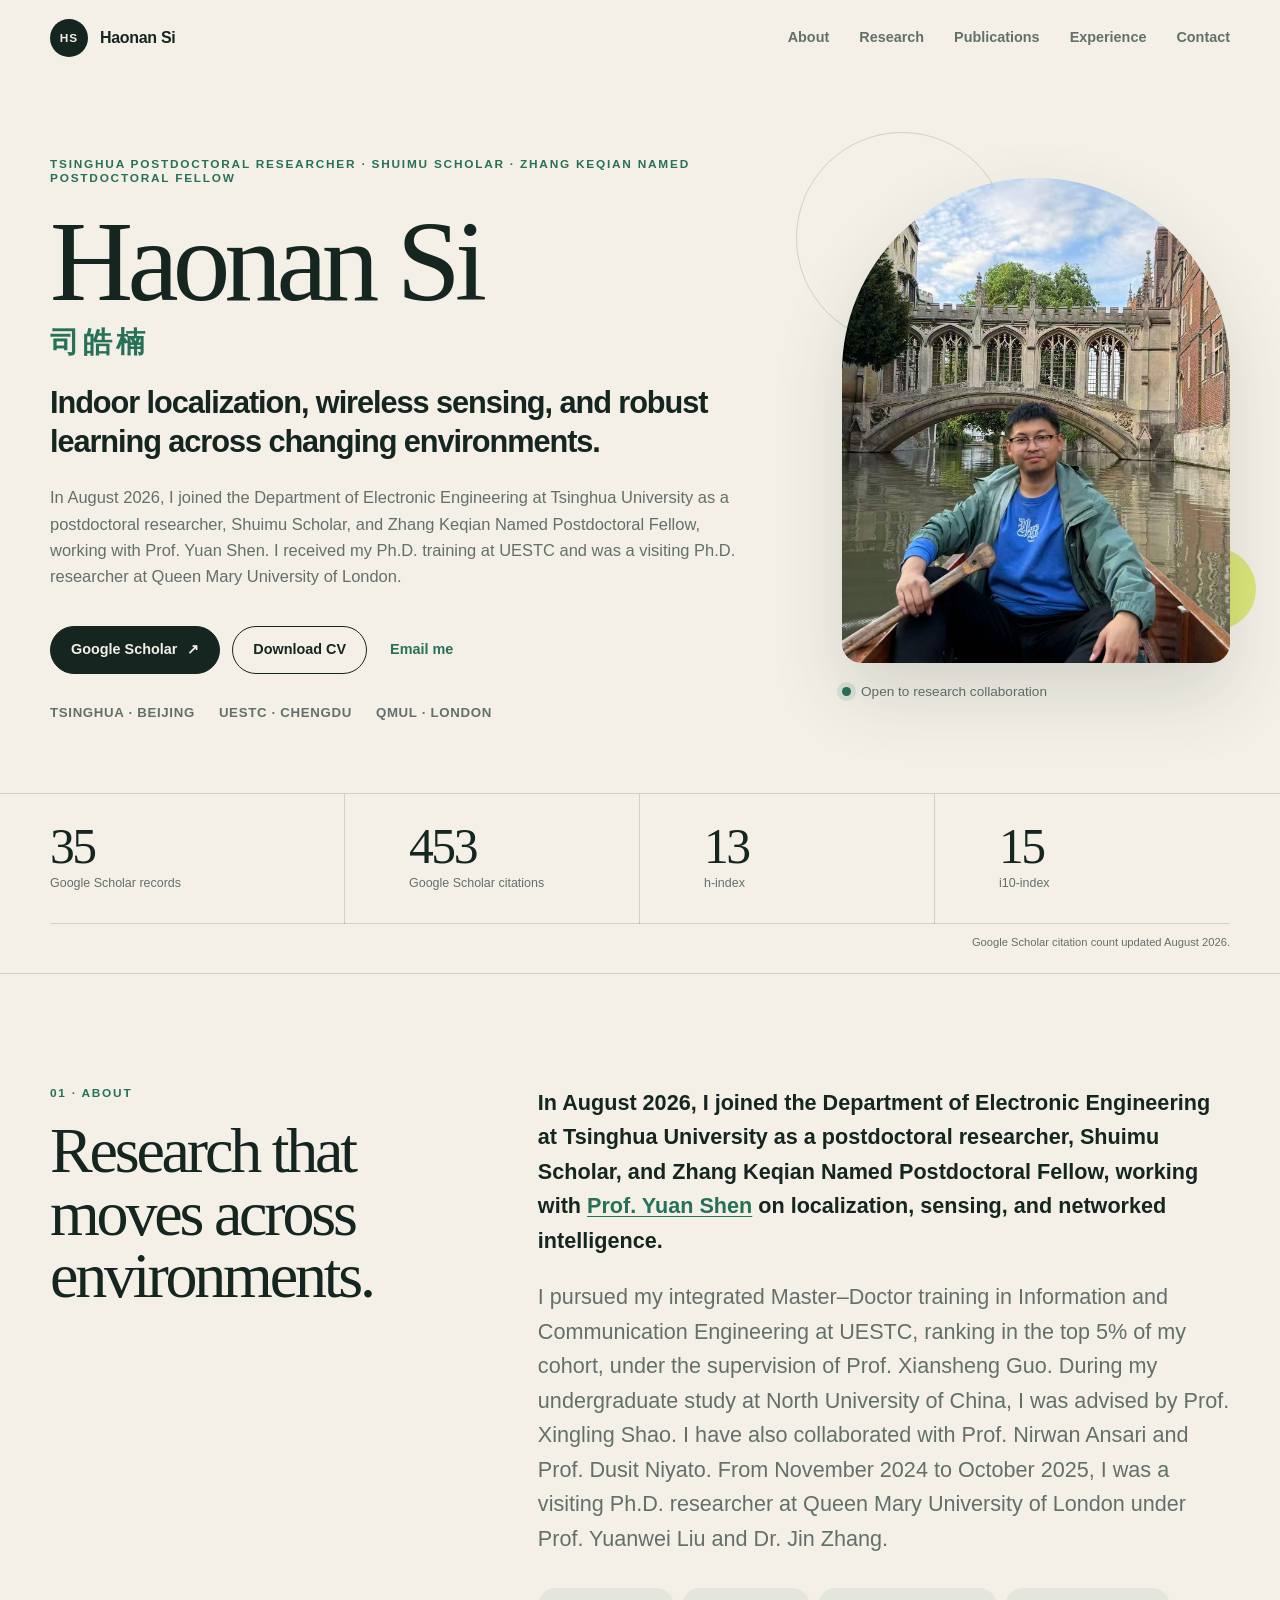
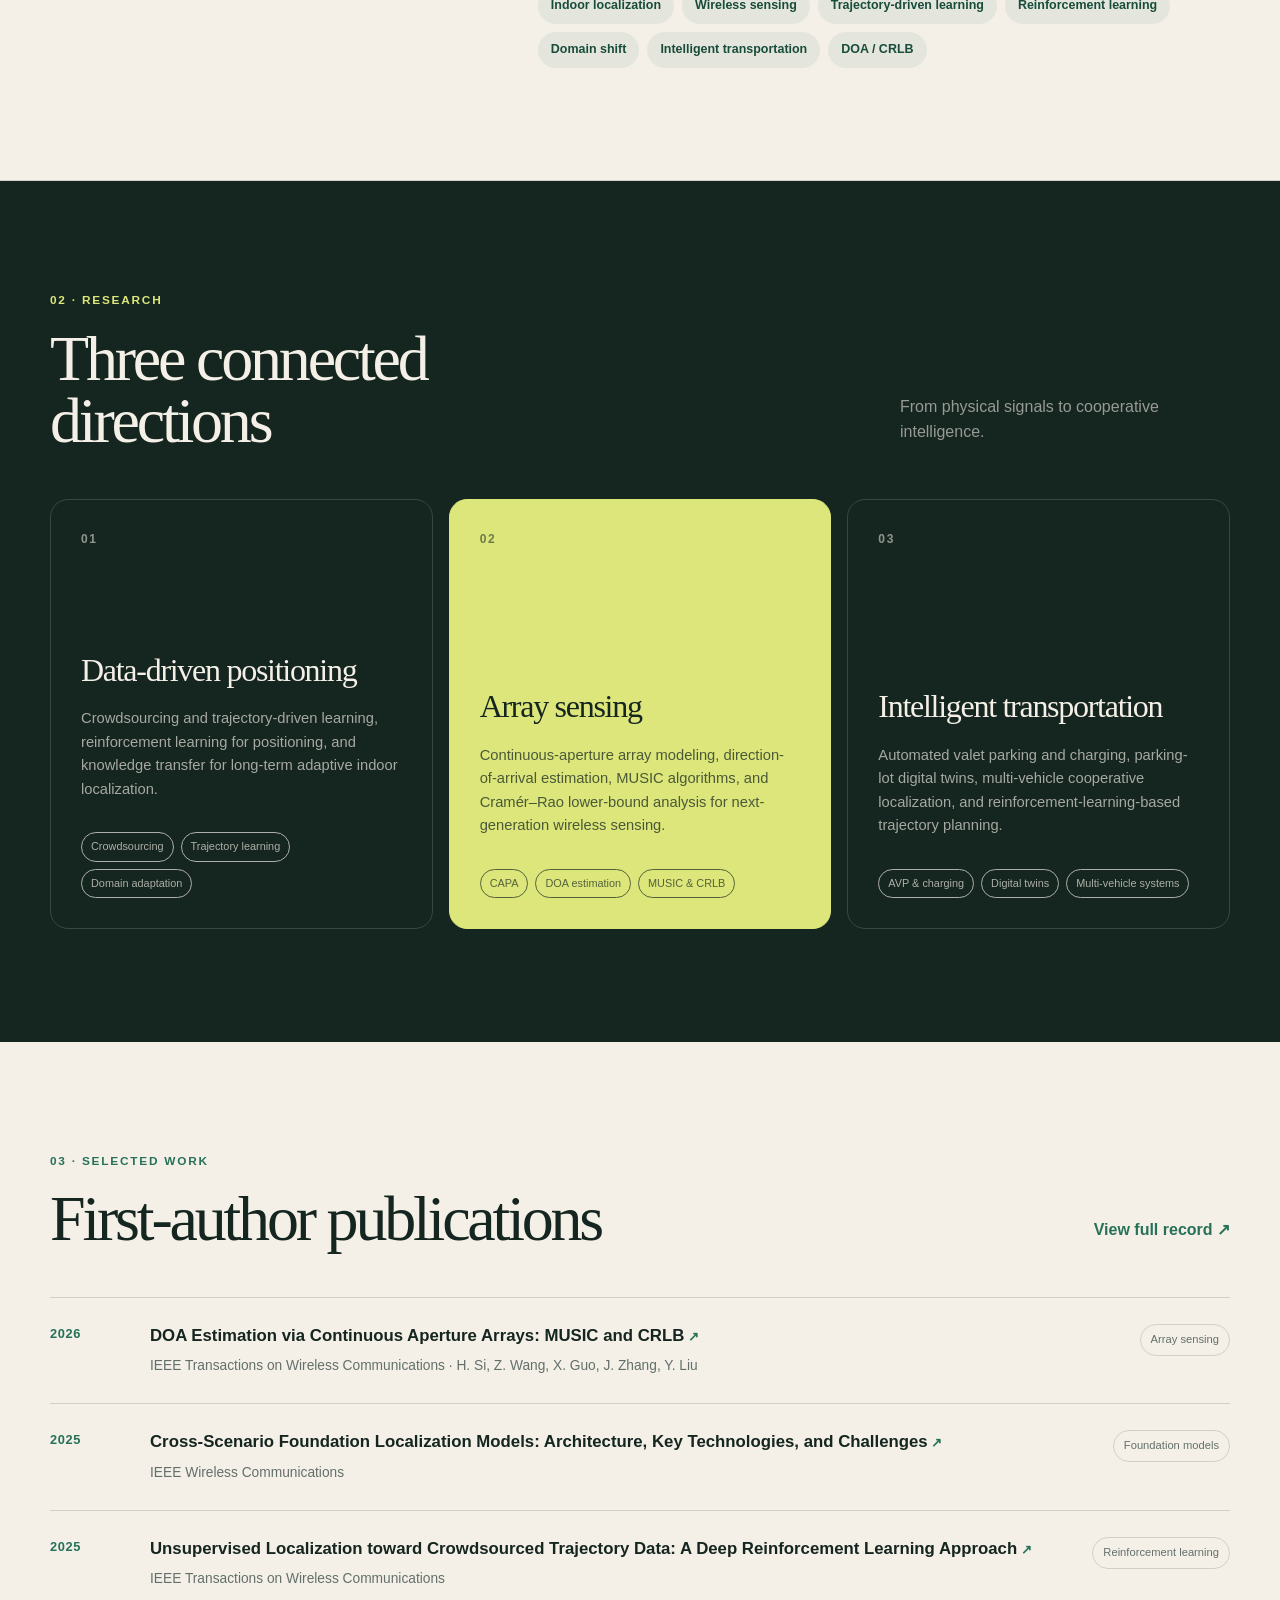
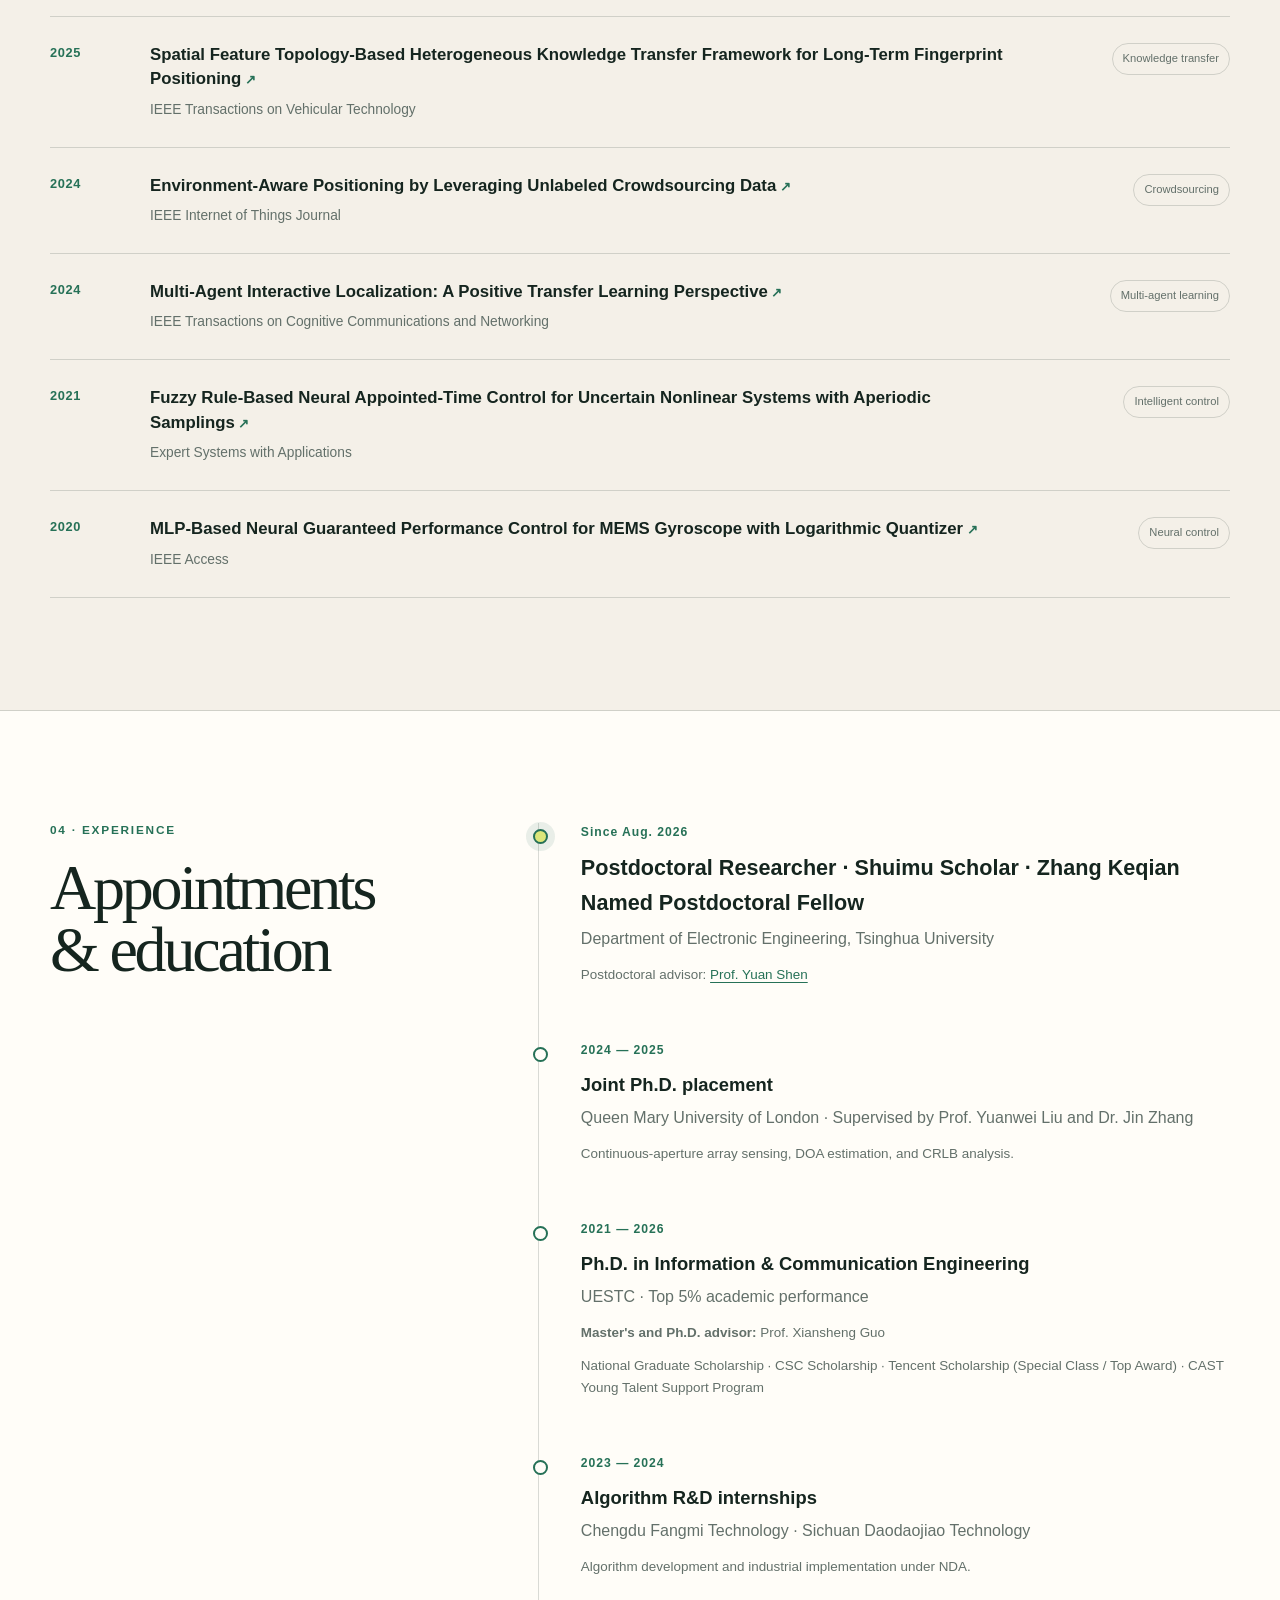
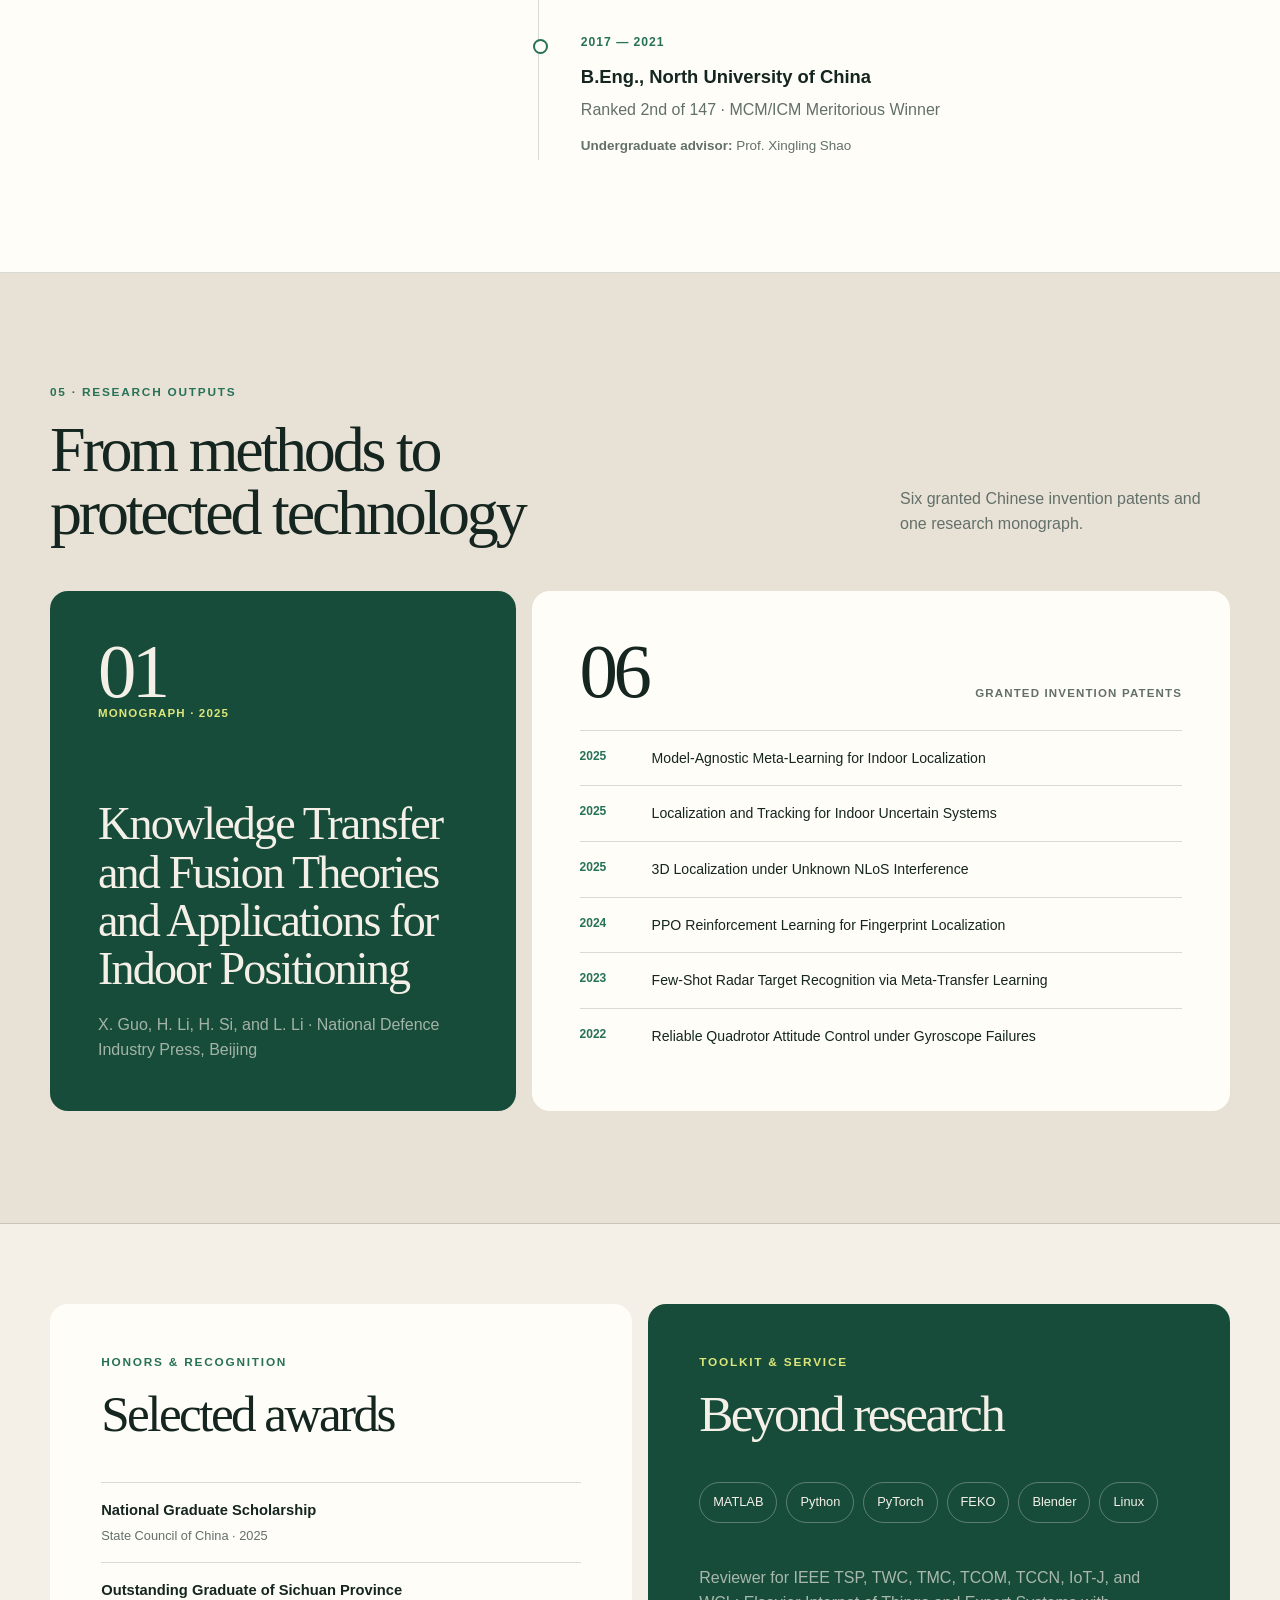
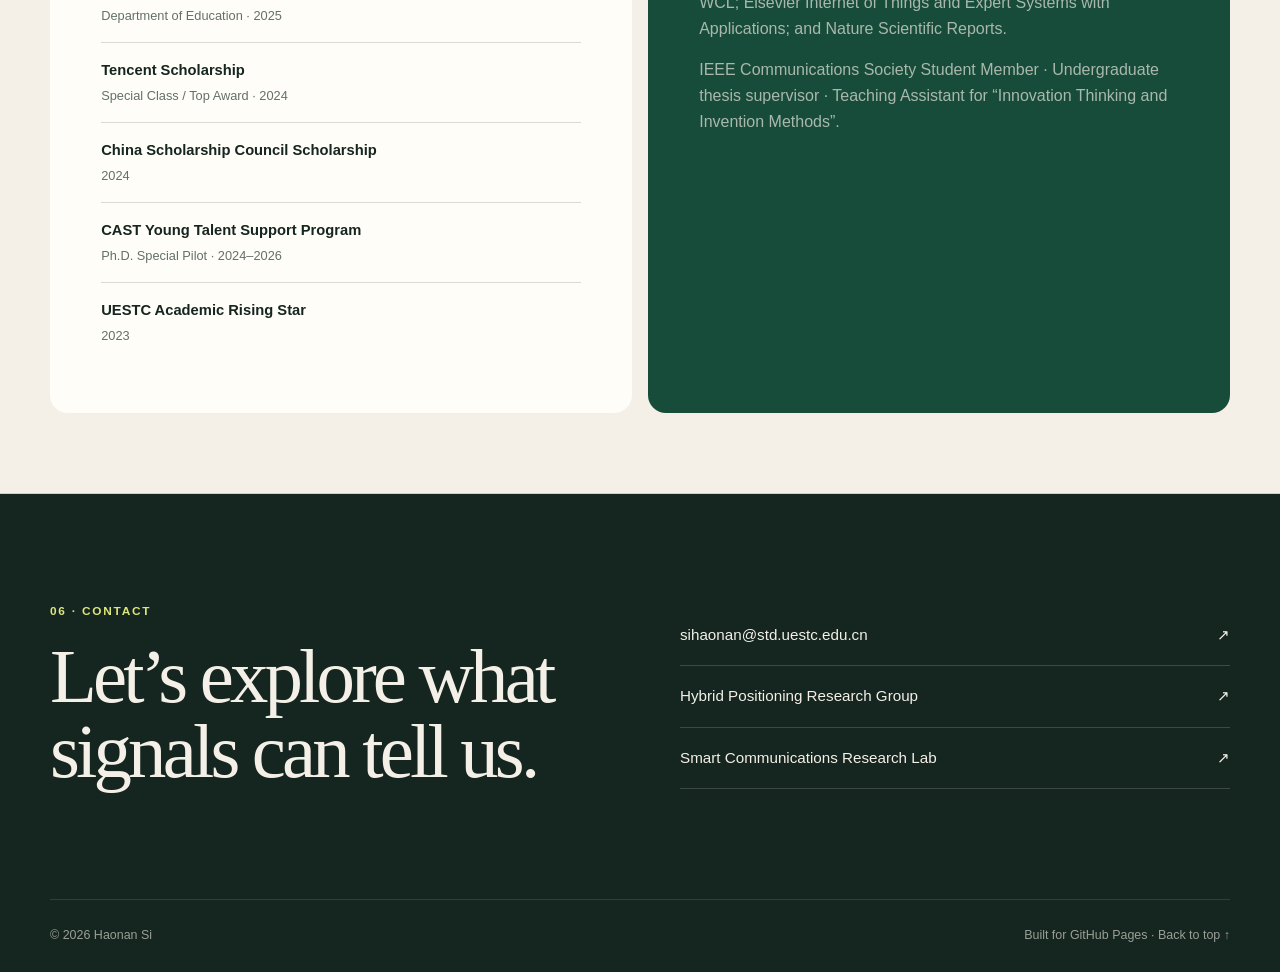
==== commit 86885671: "Update postdoctoral appointment and Scholar metrics" ====
--- a/index.html
+++ b/index.html
@@ -3,14 +3,13 @@
   <head>
     <meta charset="UTF-8" />
     <meta name="viewport" content="width=device-width, initial-scale=1.0" />
-    <meta name="description" content="Haonan Si — incoming Tsinghua postdoctoral researcher and Shuimu Scholar working on localization, wireless sensing, and networked intelligence." />
+    <meta name="description" content="Haonan Si — Tsinghua postdoctoral researcher, Shuimu Scholar, and Zhang Keqian Named Postdoctoral Fellow working on localization, wireless sensing, and networked intelligence." />
     <meta name="theme-color" content="#f4f0e8" />
     <meta property="og:title" content="Haonan Si — Academic Homepage" />
-    <meta property="og:description" content="Incoming Tsinghua postdoctoral researcher and Shuimu Scholar working on localization, wireless sensing, and networked intelligence." />
+    <meta property="og:description" content="Tsinghua postdoctoral researcher, Shuimu Scholar, and Zhang Keqian Named Postdoctoral Fellow working on localization, wireless sensing, and networked intelligence." />
     <meta property="og:type" content="website" />
     <title>Haonan Si | 司皓楠</title>
-    <style>
-:root {
+    <style>:root {
   --paper: #f4f0e8;
   --paper-deep: #e8e1d5;
   --ink: #15251f;
@@ -219,10 +218,8 @@
   html { scroll-behavior: auto; }
   *, *::before, *::after { transition-duration: 0.01ms !important; }
 }
-
 </style>
-    <script>
-const menuButton = document.querySelector('.menu-button');
+    <script defer>const menuButton = document.querySelector('.menu-button');
 const nav = document.querySelector('#site-nav');
 
 menuButton?.addEventListener('click', () => {
@@ -240,7 +237,6 @@
 
 const year = document.querySelector('#year');
 if (year) year.textContent = String(new Date().getFullYear());
-
 </script>
   </head>
   <body>
@@ -267,11 +263,11 @@
       <section class="hero" id="top">
         <div class="shell hero-grid">
           <div class="hero-copy">
-            <p class="eyebrow">Incoming Tsinghua Postdoctoral Researcher · Shuimu Scholar</p>
+            <p class="eyebrow">Tsinghua Postdoctoral Researcher · Shuimu Scholar · Zhang Keqian Named Postdoctoral Fellow</p>
             <h1>Haonan Si <span>司皓楠</span></h1>
             <p class="hero-role">Indoor localization, wireless sensing, and robust learning across changing environments.</p>
             <p class="hero-intro">
-              Beginning in July 2026, I will join the Department of Electronic Engineering at Tsinghua University as a postdoctoral researcher in the Shuimu Scholar Program, working with Prof. Yuan Shen. I received my Ph.D. training at UESTC and was a visiting Ph.D. researcher at Queen Mary University of London.
+              In August 2026, I joined the Department of Electronic Engineering at Tsinghua University as a postdoctoral researcher, Shuimu Scholar, and Zhang Keqian Named Postdoctoral Fellow, working with Prof. Yuan Shen. I received my Ph.D. training at UESTC and was a visiting Ph.D. researcher at Queen Mary University of London.
             </p>
             <div class="hero-actions">
               <a class="button primary" href="https://scholar.google.com/citations?user=vTp-Ue4AAAAJ&hl=en" target="_blank" rel="noreferrer">Google Scholar <span aria-hidden="true">↗</span></a>
@@ -299,12 +295,12 @@
 
       <section class="metrics" aria-label="Research metrics">
         <div class="shell metric-grid">
-          <div><strong>27</strong><span>papers published / accepted</span></div>
-          <div><strong>434</strong><span>Google Scholar citations</span></div>
+          <div><strong>35</strong><span>Google Scholar records</span></div>
+          <div><strong>453</strong><span>Google Scholar citations</span></div>
           <div><strong>13</strong><span>h-index</span></div>
           <div><strong>15</strong><span>i10-index</span></div>
         </div>
-        <p class="metric-note shell">Google Scholar metrics verified July 2026.</p>
+        <p class="metric-note shell">Google Scholar citation count updated August 2026.</p>
       </section>
 
       <section class="section" id="about">
@@ -315,7 +311,7 @@
           </div>
           <div class="prose large-prose">
             <p>
-              Beginning in July 2026, I will join the Department of Electronic Engineering at Tsinghua University as a postdoctoral researcher under the Shuimu Scholar Program, working with <a href="https://web.ee.tsinghua.edu.cn/shenyuan/en/" target="_blank" rel="noreferrer">Prof. Yuan Shen</a> on localization, sensing, and networked intelligence.
+              In August 2026, I joined the Department of Electronic Engineering at Tsinghua University as a postdoctoral researcher, Shuimu Scholar, and Zhang Keqian Named Postdoctoral Fellow, working with <a href="https://web.ee.tsinghua.edu.cn/shenyuan/en/" target="_blank" rel="noreferrer">Prof. Yuan Shen</a> on localization, sensing, and networked intelligence.
             </p>
             <p>
               I pursued my integrated Master–Doctor training in Information and Communication Engineering at UESTC, ranking in the top 5% of my cohort, under the supervision of Prof. Xiansheng Guo. During my undergraduate study at North University of China, I was advised by Prof. Xingling Shao. I have also collaborated with Prof. Nirwan Ansari and Prof. Dusit Niyato. From November 2024 to October 2025, I was a visiting Ph.D. researcher at Queen Mary University of London under Prof. Yuanwei Liu and Dr. Jin Zhang.
@@ -423,8 +419,8 @@
           </div>
           <div class="timeline">
             <article class="current-role">
-              <div class="timeline-date">From Jul. 2026</div>
-              <h3>Incoming Postdoctoral Researcher · Shuimu Scholar</h3>
+              <div class="timeline-date">Since Aug. 2026</div>
+              <h3>Postdoctoral Researcher · Shuimu Scholar · Zhang Keqian Named Postdoctoral Fellow</h3>
               <p>Department of Electronic Engineering, Tsinghua University</p>
               <p class="detail">Postdoctoral advisor: <a href="https://web.ee.tsinghua.edu.cn/shenyuan/en/" target="_blank" rel="noreferrer">Prof. Yuan Shen</a></p>
             </article>
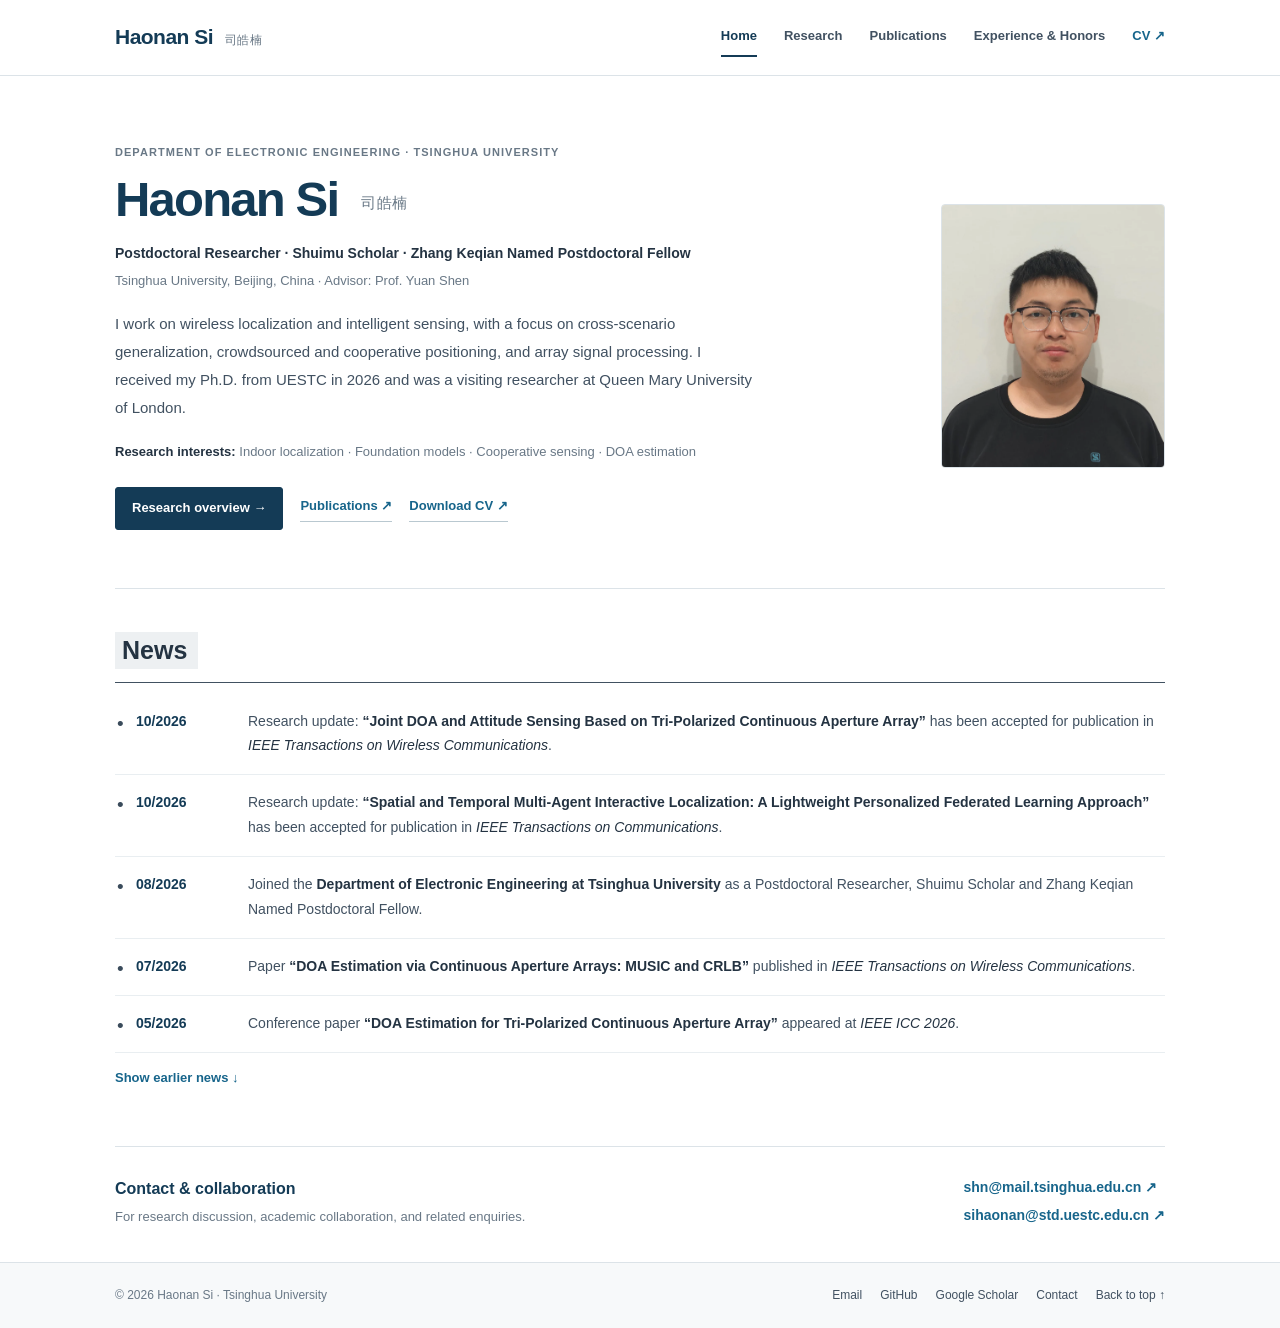
==== commit 672c578c: "Publish supplied academic design as static Pages site; sync publications and CV" ====
--- a/index.html
+++ b/index.html
@@ -1,533 +1,52 @@
-<!doctype html>
-<html lang="en">
-  <head>
-    <meta charset="UTF-8" />
-    <meta name="viewport" content="width=device-width, initial-scale=1.0" />
-    <meta name="description" content="Haonan Si — Tsinghua postdoctoral researcher, Shuimu Scholar, and Zhang Keqian Named Postdoctoral Fellow working on localization, wireless sensing, and networked intelligence." />
-    <meta name="theme-color" content="#f4f0e8" />
-    <meta property="og:title" content="Haonan Si — Academic Homepage" />
-    <meta property="og:description" content="Tsinghua postdoctoral researcher, Shuimu Scholar, and Zhang Keqian Named Postdoctoral Fellow working on localization, wireless sensing, and networked intelligence." />
-    <meta property="og:type" content="website" />
-    <title>Haonan Si | 司皓楠</title>
-    <style>:root {
-  --paper: #f4f0e8;
-  --paper-deep: #e8e1d5;
-  --ink: #15251f;
-  --muted: #63706a;
-  --line: rgba(21, 37, 31, 0.16);
-  --green: #184c3a;
-  --green-2: #267157;
-  --acid: #dce67a;
-  --white: #fffdf8;
-  --radius: 18px;
-  --shell: min(1180px, calc(100% - 40px));
-}
+<!doctype html><html lang="en"><head>
+<meta charset="utf-8"><meta name="viewport" content="width=device-width,initial-scale=1">
+<title>Home · Haonan Si</title>
+<meta name="description" content="I work on wireless localization and intelligent sensing, with a focus on cross-scenario generalization, crowdsourced and cooperative positioning, and array signal processing. I received my Ph.D. from UESTC in 2026 and was a visiting researcher at Queen Mary University of London.">
+<link rel="stylesheet" href="style.css">
+<script defer src="assets/js/site.js"></script></head><body >
+<a class="skip-link" href="#main-content">Skip to content</a>
+<header class="site-header" id="top"><div class="container header-row">
+ <a class="site-brand" href="index.html" aria-label="Haonan Si homepage"><strong>Haonan Si</strong><span>司皓楠</span></a>
+ <button class="menu-toggle" type="button" aria-expanded="false" aria-controls="primary-navigation" aria-label="Toggle navigation"><span></span><span></span><span></span></button>
+ <nav id="primary-navigation" class="site-nav" aria-label="Main navigation"><a href="index.html" aria-current="page">Home</a>
+<a href="research.html" >Research</a>
+<a href="publications.html" >Publications</a>
+<a href="experience-honors.html" >Experience &amp; Honors</a>
+<a class="nav-cv" href="assets/Haonan_Si_CV.pdf" target="_blank" rel="noopener noreferrer">CV ↗</a></nav></div></header>
+<main id="main-content">
 
-* { box-sizing: border-box; }
-html { scroll-behavior: smooth; }
-body {
-  margin: 0;
-  color: var(--ink);
-  background: var(--paper);
-  font-family: Inter, ui-sans-serif, -apple-system, BlinkMacSystemFont, "Segoe UI", sans-serif;
-  line-height: 1.6;
-}
-a { color: inherit; }
-img { display: block; max-width: 100%; }
-.shell { width: var(--shell); margin-inline: auto; }
-.skip-link { position: fixed; left: 16px; top: -80px; z-index: 100; padding: 10px 16px; background: var(--ink); color: white; border-radius: 8px; }
-.skip-link:focus { top: 16px; }
 
-.site-header {
-  position: sticky;
-  top: 0;
-  z-index: 50;
-  backdrop-filter: blur(16px);
-  background: color-mix(in srgb, var(--paper) 86%, transparent);
-  border-bottom: 1px solid transparent;
-}
-.nav-wrap { height: 76px; display: flex; align-items: center; justify-content: space-between; }
-.brand { display: inline-flex; align-items: center; gap: 12px; font-weight: 760; text-decoration: none; letter-spacing: -0.02em; }
-.brand-mark { width: 38px; height: 38px; display: grid; place-items: center; color: var(--paper); background: var(--ink); border-radius: 50%; font-size: 0.74rem; letter-spacing: 0.08em; }
-nav { display: flex; align-items: center; gap: 30px; }
-nav a { color: var(--muted); text-decoration: none; font-size: 0.9rem; font-weight: 650; }
-nav a:hover, nav a:focus-visible { color: var(--ink); }
-.menu-button { display: none; border: 1px solid var(--line); background: transparent; color: var(--ink); border-radius: 999px; padding: 8px 14px; font: inherit; font-weight: 700; }
+<div class="container">
+<section class="home-hero" aria-labelledby="home-title">
+ <div><span class="overline">Department of Electronic Engineering · Tsinghua University</span>
+ <h1 id="home-title">Haonan Si <span class="cn-name">司皓楠</span></h1>
+ <p class="home-role">Postdoctoral Researcher · Shuimu Scholar · Zhang Keqian Named Postdoctoral Fellow</p>
+ <p class="home-institution">Tsinghua University, Beijing, China · Advisor: Prof. Yuan Shen</p>
+ <p class="home-description">I work on wireless localization and intelligent sensing, with a focus on cross-scenario generalization, crowdsourced and cooperative positioning, and array signal processing. I received my Ph.D. from UESTC in 2026 and was a visiting researcher at Queen Mary University of London.</p>
+ <p class="home-interests"><strong>Research interests:</strong> Indoor localization · Foundation models · Cooperative sensing · DOA estimation</p>
+ <div class="hero-links"><a class="primary-link" href="research.html">Research overview →</a><a class="text-link" href="publications.html">Publications ↗</a><a class="text-link" href="assets/Haonan_Si_CV.pdf" target="_blank" rel="noopener noreferrer">Download CV ↗</a></div>
+ </div>
+ <figure class="hero-photo"><img src="assets/images/portrait.webp" width="1050" height="1400" alt="Portrait of Haonan Si" fetchpriority="high"></figure>
+</section>
+<section class="news-section" id="news" aria-labelledby="news-title">
+ <div class="heading-rule"><h2 class="block-heading" id="news-title"><span class="heading-highlight">News</span></h2></div>
+ <ul class="news-list">
+<li class="news-item" data-older="false"><time class="news-date">10/2026</time><div class="news-detail">Research update: <strong>“Joint DOA and Attitude Sensing Based on Tri-Polarized Continuous Aperture Array”</strong> has been accepted for publication in <em>IEEE Transactions on Wireless Communications</em>.</div></li>
+<li class="news-item" data-older="false"><time class="news-date">10/2026</time><div class="news-detail">Research update: <strong>“Spatial and Temporal Multi-Agent Interactive Localization: A Lightweight Personalized Federated Learning Approach”</strong> has been accepted for publication in <em>IEEE Transactions on Communications</em>.</div></li>
+<li class="news-item" data-older="false"><time class="news-date">08/2026</time><div class="news-detail">Joined the <strong>Department of Electronic Engineering at Tsinghua University</strong> as a Postdoctoral Researcher, Shuimu Scholar and Zhang Keqian Named Postdoctoral Fellow.</div></li>
+<li class="news-item" data-older="false"><time class="news-date">07/2026</time><div class="news-detail">Paper <strong>“DOA Estimation via Continuous Aperture Arrays: MUSIC and CRLB”</strong> published in <em>IEEE Transactions on Wireless Communications</em>.</div></li>
+<li class="news-item" data-older="false"><time class="news-date">05/2026</time><div class="news-detail">Conference paper <strong>“DOA Estimation for Tri-Polarized Continuous Aperture Array”</strong> appeared at <em>IEEE ICC 2026</em>.</div></li>
+<li class="news-item" data-older="true"><time class="news-date">11/2025</time><div class="news-detail">Paper <strong>“Cross-Scenario Foundation Localization Models: Architecture, Key Technologies, and Challenges”</strong> published in <em>IEEE Wireless Communications</em>.</div></li>
+<li class="news-item" data-older="true"><time class="news-date">04/2025</time><div class="news-detail">Paper <strong>“Unsupervised Localization Toward Crowdsourced Trajectory Data: A Deep Reinforcement Learning Approach”</strong> published in <em>IEEE Transactions on Wireless Communications</em>.</div></li>
+<li class="news-item" data-older="true"><time class="news-date">11/2024</time><div class="news-detail">Began a visiting Ph.D. research appointment at <strong>Queen Mary University of London</strong>, working with Prof. Yuanwei Liu and Dr. Jin Zhang.</div></li></ul>
+ <button class="news-expand" type="button" hidden aria-expanded="false">Show earlier news ↓</button>
+</section>
+<section id="contact" class="contact-strip"><div><h2>Contact &amp; collaboration</h2><p>For research discussion, academic collaboration, and related enquiries.</p></div><div class="contact-emails"><a href="mailto:shn@mail.tsinghua.edu.cn">shn@mail.tsinghua.edu.cn ↗</a><a href="mailto:sihaonan@std.uestc.edu.cn">sihaonan@std.uestc.edu.cn ↗</a></div></section>
+</div>
 
-.hero { padding: 80px 0 70px; overflow: hidden; }
-.hero-grid { display: grid; grid-template-columns: minmax(0, 1.28fr) minmax(300px, 0.72fr); align-items: center; gap: clamp(52px, 8vw, 118px); }
-.eyebrow { margin: 0 0 20px; color: var(--green-2); font-size: 0.74rem; line-height: 1.2; font-weight: 800; letter-spacing: 0.15em; text-transform: uppercase; }
-h1, h2, h3, p { margin-top: 0; }
-h1, h2 { font-family: Georgia, "Times New Roman", serif; font-weight: 500; letter-spacing: -0.05em; line-height: 0.98; }
-h1 { margin-bottom: 26px; font-size: clamp(4.1rem, 9vw, 8.6rem); }
-h1 span { display: block; margin-top: 10px; color: var(--green-2); font-family: Inter, sans-serif; font-size: 0.25em; font-weight: 700; letter-spacing: 0.14em; }
-.hero-role { max-width: 780px; margin-bottom: 22px; font-size: clamp(1.35rem, 2.4vw, 2.1rem); line-height: 1.3; letter-spacing: -0.035em; font-weight: 650; }
-.hero-intro { max-width: 710px; color: var(--muted); font-size: 1.03rem; }
-.hero-actions { display: flex; flex-wrap: wrap; gap: 12px; margin-top: 36px; }
-.button { display: inline-flex; align-items: center; justify-content: center; gap: 10px; min-height: 48px; padding: 0 20px; border: 1px solid var(--ink); border-radius: 999px; text-decoration: none; font-size: 0.9rem; font-weight: 750; transition: 180ms ease; }
-.button.primary { color: var(--paper); background: var(--ink); }
-.button.primary:hover { background: var(--green-2); border-color: var(--green-2); transform: translateY(-2px); }
-.button.secondary:hover { background: var(--white); transform: translateY(-2px); }
-.button.tertiary { border-color: transparent; color: var(--green-2); padding-inline: 10px; }
-.button.tertiary:hover { color: var(--ink); transform: translateY(-2px); }
-.affiliations { display: flex; gap: 24px; margin: 28px 0 0; padding: 0; list-style: none; color: var(--muted); font-size: 0.83rem; font-weight: 700; letter-spacing: 0.05em; text-transform: uppercase; }
-.portrait-card { position: relative; }
-.portrait-card::before { content: ""; position: absolute; width: 210px; height: 210px; left: -46px; top: -46px; border: 1px solid var(--line); border-radius: 50%; }
-.portrait-card::after { content: ""; position: absolute; width: 82px; height: 82px; right: -26px; bottom: 72px; background: var(--acid); border-radius: 50%; z-index: -1; }
-.portrait-frame { position: relative; aspect-ratio: 4 / 5; overflow: hidden; background: var(--paper-deep); border-radius: 200px 200px 20px 20px; box-shadow: 0 32px 70px rgba(31, 52, 43, 0.15); }
-.portrait-frame img { width: 100%; height: 100%; object-fit: cover; object-position: 50% 56%; }
-.portrait-caption { display: flex; align-items: center; gap: 10px; margin-top: 18px; color: var(--muted); font-size: 0.85rem; }
-.status-dot { width: 9px; height: 9px; background: var(--green-2); border-radius: 50%; box-shadow: 0 0 0 5px rgba(38, 113, 87, 0.12); }
-
-.metrics { border-top: 1px solid var(--line); border-bottom: 1px solid var(--line); }
-.metric-grid { display: grid; grid-template-columns: repeat(4, 1fr); }
-.metric-grid > div { display: flex; flex-direction: column; gap: 2px; padding: 28px 5vw 30px 0; border-right: 1px solid var(--line); }
-.metric-grid > div:not(:first-child) { padding-left: 5vw; }
-.metric-grid > div:last-child { border-right: 0; }
-.metric-grid strong { font-family: Georgia, serif; font-size: clamp(2rem, 4vw, 3.1rem); font-weight: 500; letter-spacing: -0.05em; line-height: 1; }
-.metric-grid span { color: var(--muted); font-size: 0.78rem; }
-.metric-note { margin-top: -1px; padding: 10px 0; border-top: 1px solid var(--line); color: var(--muted); font-size: 0.7rem; text-align: right; }
-
-.section { padding: 112px 0; border-bottom: 1px solid var(--line); scroll-margin-top: 72px; }
-.split-layout { display: grid; grid-template-columns: minmax(240px, 0.7fr) minmax(0, 1.3fr); gap: clamp(50px, 9vw, 130px); }
-.section-heading h2 { max-width: 600px; margin: 0; font-size: clamp(2.5rem, 5vw, 4.8rem); }
-.section-heading.horizontal { display: flex; justify-content: space-between; align-items: end; gap: 32px; margin-bottom: 46px; }
-.section-heading.horizontal > p { max-width: 330px; margin-bottom: 8px; color: var(--muted); }
-.prose { color: var(--muted); }
-.large-prose { font-size: clamp(1.08rem, 1.7vw, 1.35rem); }
-.large-prose p:first-child { color: var(--ink); font-weight: 550; }
-.large-prose a, .timeline a { color: var(--green-2); text-decoration-thickness: 1px; text-underline-offset: 3px; }
-.tag-row { display: flex; flex-wrap: wrap; gap: 8px; margin-top: 32px; }
-.tag-row span { padding: 8px 13px; color: var(--green); background: rgba(38, 113, 87, 0.08); border-radius: 999px; font-size: 0.78rem; font-weight: 700; }
-
-.research-section { background: var(--ink); color: var(--paper); }
-.research-section .eyebrow, .dark-card .eyebrow { color: var(--acid); }
-.research-section .section-heading.horizontal > p { color: rgba(244, 240, 232, 0.58); }
-.research-grid { display: grid; grid-template-columns: repeat(3, 1fr); gap: 16px; }
-.research-card { min-height: 430px; padding: 30px; border: 1px solid rgba(244, 240, 232, 0.16); border-radius: var(--radius); display: flex; flex-direction: column; transition: 180ms ease; }
-.research-card:hover { transform: translateY(-6px); border-color: rgba(220, 230, 122, 0.5); }
-.research-card.featured { color: var(--ink); background: var(--acid); border-color: var(--acid); }
-.card-number { color: currentColor; opacity: 0.55; font-size: 0.75rem; font-weight: 800; letter-spacing: 0.14em; }
-.research-card h3 { margin: auto 0 20px; font-family: Georgia, serif; font-size: 2rem; line-height: 1.05; font-weight: 500; letter-spacing: -0.04em; }
-.research-card p { color: rgba(244, 240, 232, 0.65); font-size: 0.92rem; }
-.research-card.featured p { color: rgba(21, 37, 31, 0.73); }
-.research-card ul { display: flex; flex-wrap: wrap; gap: 7px; padding: 0; margin: 16px 0 0; list-style: none; }
-.research-card li { padding: 5px 9px; border: 1px solid currentColor; border-radius: 999px; opacity: 0.68; font-size: 0.68rem; }
-
-.text-link { margin-bottom: 8px; color: var(--green-2); font-weight: 750; text-decoration: none; }
-.publication-list { margin: 0; padding: 0; list-style: none; border-top: 1px solid var(--line); }
-.publication-list li { display: grid; grid-template-columns: 72px minmax(0, 1fr) 170px; gap: 28px; align-items: start; padding: 26px 0; border-bottom: 1px solid var(--line); }
-.pub-year { color: var(--green-2); font-size: 0.8rem; font-weight: 800; letter-spacing: 0.05em; }
-.publication-list h3 { margin: 0 0 7px; font-size: 1.05rem; line-height: 1.45; }
-.pub-title { text-decoration: none; background-image: linear-gradient(var(--green-2), var(--green-2)); background-position: 0 100%; background-repeat: no-repeat; background-size: 0 1px; transition: background-size 180ms ease, color 180ms ease; }
-.pub-title::after { content: " ↗"; color: var(--green-2); font-size: 0.76em; white-space: nowrap; }
-.pub-title:hover, .pub-title:focus-visible { color: var(--green-2); background-size: 100% 1px; }
-.publication-list p { margin: 0; color: var(--muted); font-size: 0.86rem; }
-.pub-type { justify-self: end; padding: 6px 10px; color: var(--muted); border: 1px solid var(--line); border-radius: 999px; font-size: 0.7rem; white-space: nowrap; }
-
-.experience-section { background: var(--white); }
-.timeline { border-left: 1px solid var(--line); }
-.timeline article { position: relative; padding: 0 0 52px 42px; }
-.timeline article:last-child { padding-bottom: 0; }
-.timeline article::before { content: ""; position: absolute; left: -6px; top: 6px; width: 11px; height: 11px; background: var(--white); border: 2px solid var(--green-2); border-radius: 50%; }
-.timeline article.current-role::before { background: var(--acid); box-shadow: 0 0 0 7px rgba(38, 113, 87, 0.1); }
-.timeline article.current-role h3 { font-size: 1.35rem; }
-.timeline-date { margin-bottom: 9px; color: var(--green-2); font-size: 0.76rem; font-weight: 800; letter-spacing: 0.08em; }
-.timeline h3 { margin-bottom: 6px; font-size: 1.15rem; }
-.timeline p { margin-bottom: 4px; color: var(--muted); }
-.timeline .detail { margin-top: 12px; font-size: 0.84rem; }
-
-.impact-section { background: var(--paper-deep); }
-.impact-grid { display: grid; grid-template-columns: 0.8fr 1.2fr; gap: 16px; }
-.monograph-card, .patent-card { padding: clamp(28px, 4vw, 48px); border-radius: var(--radius); }
-.monograph-card { min-height: 480px; display: flex; flex-direction: column; color: var(--paper); background: var(--green); }
-.monograph-card h3 { margin: auto 0 18px; font-family: Georgia, serif; font-size: clamp(2rem, 3.6vw, 3.25rem); line-height: 1.05; font-weight: 500; letter-spacing: -0.04em; }
-.monograph-card > p:last-child { margin-bottom: 0; color: rgba(244, 240, 232, 0.63); }
-.patent-card { background: var(--white); }
-.patent-header { display: flex; align-items: baseline; justify-content: space-between; gap: 20px; padding-bottom: 26px; border-bottom: 1px solid var(--line); }
-.impact-count { font-family: Georgia, serif; font-size: clamp(3rem, 6vw, 5.5rem); line-height: 0.85; letter-spacing: -0.06em; }
-.impact-label { margin: 0; color: var(--muted); font-size: 0.72rem; font-weight: 800; letter-spacing: 0.1em; text-transform: uppercase; }
-.monograph-card .impact-label { color: var(--acid); }
-.patent-list { margin: 0; padding: 0; list-style: none; }
-.patent-list li { display: grid; grid-template-columns: 58px 1fr; gap: 14px; padding: 16px 0; border-bottom: 1px solid var(--line); font-size: 0.88rem; }
-.patent-list li:last-child { border-bottom: 0; }
-.patent-list span { color: var(--green-2); font-size: 0.75rem; font-weight: 800; }
-
-.compact-section { padding: 80px 0; }
-.two-column-cards { display: grid; grid-template-columns: 1fr 1fr; gap: 16px; }
-.info-card { min-height: 440px; padding: clamp(28px, 4vw, 52px); background: var(--white); border-radius: var(--radius); }
-.info-card h2 { font-size: clamp(2.3rem, 4vw, 3.7rem); }
-.dark-card { color: var(--paper); background: var(--green); }
-.clean-list { margin: 38px 0 0; padding: 0; list-style: none; }
-.clean-list li { display: flex; flex-direction: column; gap: 3px; padding: 16px 0; border-top: 1px solid var(--line); }
-.clean-list strong { font-size: 0.92rem; }
-.clean-list span { color: var(--muted); font-size: 0.8rem; }
-.skill-group { display: flex; flex-wrap: wrap; gap: 9px; margin: 42px 0; }
-.skill-group span { padding: 9px 13px; border: 1px solid rgba(244, 240, 232, 0.3); border-radius: 999px; font-size: 0.8rem; }
-.service-copy { max-width: 540px; color: rgba(244, 240, 232, 0.66); }
-
-.contact-section { padding: 110px 0; color: var(--paper); background: var(--ink); scroll-margin-top: 72px; }
-.contact-section .eyebrow { color: var(--acid); }
-.contact-grid { display: grid; grid-template-columns: 1fr 1fr; gap: 80px; align-items: end; }
-.contact-grid h2 { max-width: 620px; margin: 0; font-size: clamp(3rem, 6vw, 6rem); }
-.contact-actions { display: flex; flex-direction: column; }
-.contact-actions a { display: flex; justify-content: space-between; gap: 20px; padding: 18px 0; border-bottom: 1px solid rgba(244, 240, 232, 0.18); text-decoration: none; font-size: 0.95rem; }
-.contact-actions a:hover { color: var(--acid); }
-footer { color: rgba(244, 240, 232, 0.6); background: var(--ink); font-size: 0.78rem; }
-.footer-inner { display: flex; justify-content: space-between; gap: 24px; padding: 26px 0; border-top: 1px solid rgba(244, 240, 232, 0.12); }
-.footer-inner p { margin: 0; }
-.footer-inner a { text-decoration: none; }
-
-@media (max-width: 900px) {
-  .menu-button { display: block; }
-  nav { position: absolute; top: 66px; left: 20px; right: 20px; display: none; flex-direction: column; align-items: stretch; gap: 0; padding: 10px; background: var(--white); border: 1px solid var(--line); border-radius: 14px; box-shadow: 0 20px 50px rgba(21, 37, 31, 0.14); }
-  nav.open { display: flex; }
-  nav a { padding: 12px; }
-  .hero { padding-top: 52px; }
-  .hero-grid { grid-template-columns: 1fr; }
-  .portrait-card { width: min(480px, 90%); }
-  .portrait-frame { aspect-ratio: 4 / 4.5; }
-  .split-layout, .contact-grid { grid-template-columns: 1fr; gap: 46px; }
-  .research-grid { grid-template-columns: 1fr; }
-  .research-card { min-height: 330px; }
-  .two-column-cards { grid-template-columns: 1fr; }
-  .impact-grid { grid-template-columns: 1fr; }
-}
-
-@media (max-width: 620px) {
-  :root { --shell: min(100% - 28px, 1180px); }
-  .site-header .nav-wrap { height: 66px; }
-  .hero { padding: 42px 0 50px; }
-  h1 { font-size: clamp(3.7rem, 20vw, 5.8rem); }
-  .affiliations { flex-direction: column; gap: 4px; }
-  .metric-grid { grid-template-columns: 1fr 1fr; }
-  .metric-grid > div { padding: 22px 10px 22px 0; border-bottom: 1px solid var(--line); }
-  .metric-grid > div:not(:first-child) { padding-left: 20px; }
-  .metric-grid > div:nth-child(2) { border-right: 0; }
-  .metric-grid > div:nth-child(3), .metric-grid > div:nth-child(4) { border-bottom: 0; }
-  .section { padding: 78px 0; }
-  .section-heading.horizontal { align-items: start; flex-direction: column; margin-bottom: 34px; }
-  .publication-list li { grid-template-columns: 55px 1fr; gap: 14px; }
-  .pub-type { grid-column: 2; justify-self: start; }
-  .info-card { min-height: auto; }
-  .contact-section { padding: 82px 0; }
-  .footer-inner { flex-direction: column; }
-}
-
-@media (prefers-reduced-motion: reduce) {
-  html { scroll-behavior: auto; }
-  *, *::before, *::after { transition-duration: 0.01ms !important; }
-}
-</style>
-    <script defer>const menuButton = document.querySelector('.menu-button');
-const nav = document.querySelector('#site-nav');
-
-menuButton?.addEventListener('click', () => {
-  const isOpen = menuButton.getAttribute('aria-expanded') === 'true';
-  menuButton.setAttribute('aria-expanded', String(!isOpen));
-  nav?.classList.toggle('open', !isOpen);
-});
-
-nav?.querySelectorAll('a').forEach((link) => {
-  link.addEventListener('click', () => {
-    menuButton?.setAttribute('aria-expanded', 'false');
-    nav.classList.remove('open');
-  });
-});
-
-const year = document.querySelector('#year');
-if (year) year.textContent = String(new Date().getFullYear());
-</script>
-  </head>
-  <body>
-    <a class="skip-link" href="#main">Skip to content</a>
-
-    <header class="site-header">
-      <div class="shell nav-wrap">
-        <a class="brand" href="#top" aria-label="Haonan Si, home">
-          <span class="brand-mark">HS</span>
-          <span>Haonan Si</span>
-        </a>
-        <button class="menu-button" type="button" aria-expanded="false" aria-controls="site-nav">Menu</button>
-        <nav id="site-nav" aria-label="Primary navigation">
-          <a href="#about">About</a>
-          <a href="#research">Research</a>
-          <a href="#publications">Publications</a>
-          <a href="#experience">Experience</a>
-          <a href="#contact">Contact</a>
-        </nav>
-      </div>
-    </header>
-
-    <main id="main">
-      <section class="hero" id="top">
-        <div class="shell hero-grid">
-          <div class="hero-copy">
-            <p class="eyebrow">Tsinghua Postdoctoral Researcher · Shuimu Scholar · Zhang Keqian Named Postdoctoral Fellow</p>
-            <h1>Haonan Si <span>司皓楠</span></h1>
-            <p class="hero-role">Indoor localization, wireless sensing, and robust learning across changing environments.</p>
-            <p class="hero-intro">
-              In August 2026, I joined the Department of Electronic Engineering at Tsinghua University as a postdoctoral researcher, Shuimu Scholar, and Zhang Keqian Named Postdoctoral Fellow, working with Prof. Yuan Shen. I received my Ph.D. training at UESTC and was a visiting Ph.D. researcher at Queen Mary University of London.
-            </p>
-            <div class="hero-actions">
-              <a class="button primary" href="https://scholar.google.com/citations?user=vTp-Ue4AAAAJ&hl=en" target="_blank" rel="noreferrer">Google Scholar <span aria-hidden="true">↗</span></a>
-              <a class="button secondary" href="[data-uri]" target="_blank">Download CV</a>
-              <a class="button tertiary" href="mailto:sihaonan@std.uestc.edu.cn">Email me</a>
-            </div>
-            <ul class="affiliations" aria-label="Affiliations">
-              <li>Tsinghua · Beijing</li>
-              <li>UESTC · Chengdu</li>
-              <li>QMUL · London</li>
-            </ul>
-          </div>
-
-          <div class="portrait-card">
-            <div class="portrait-frame">
-              <img src="[data-uri]